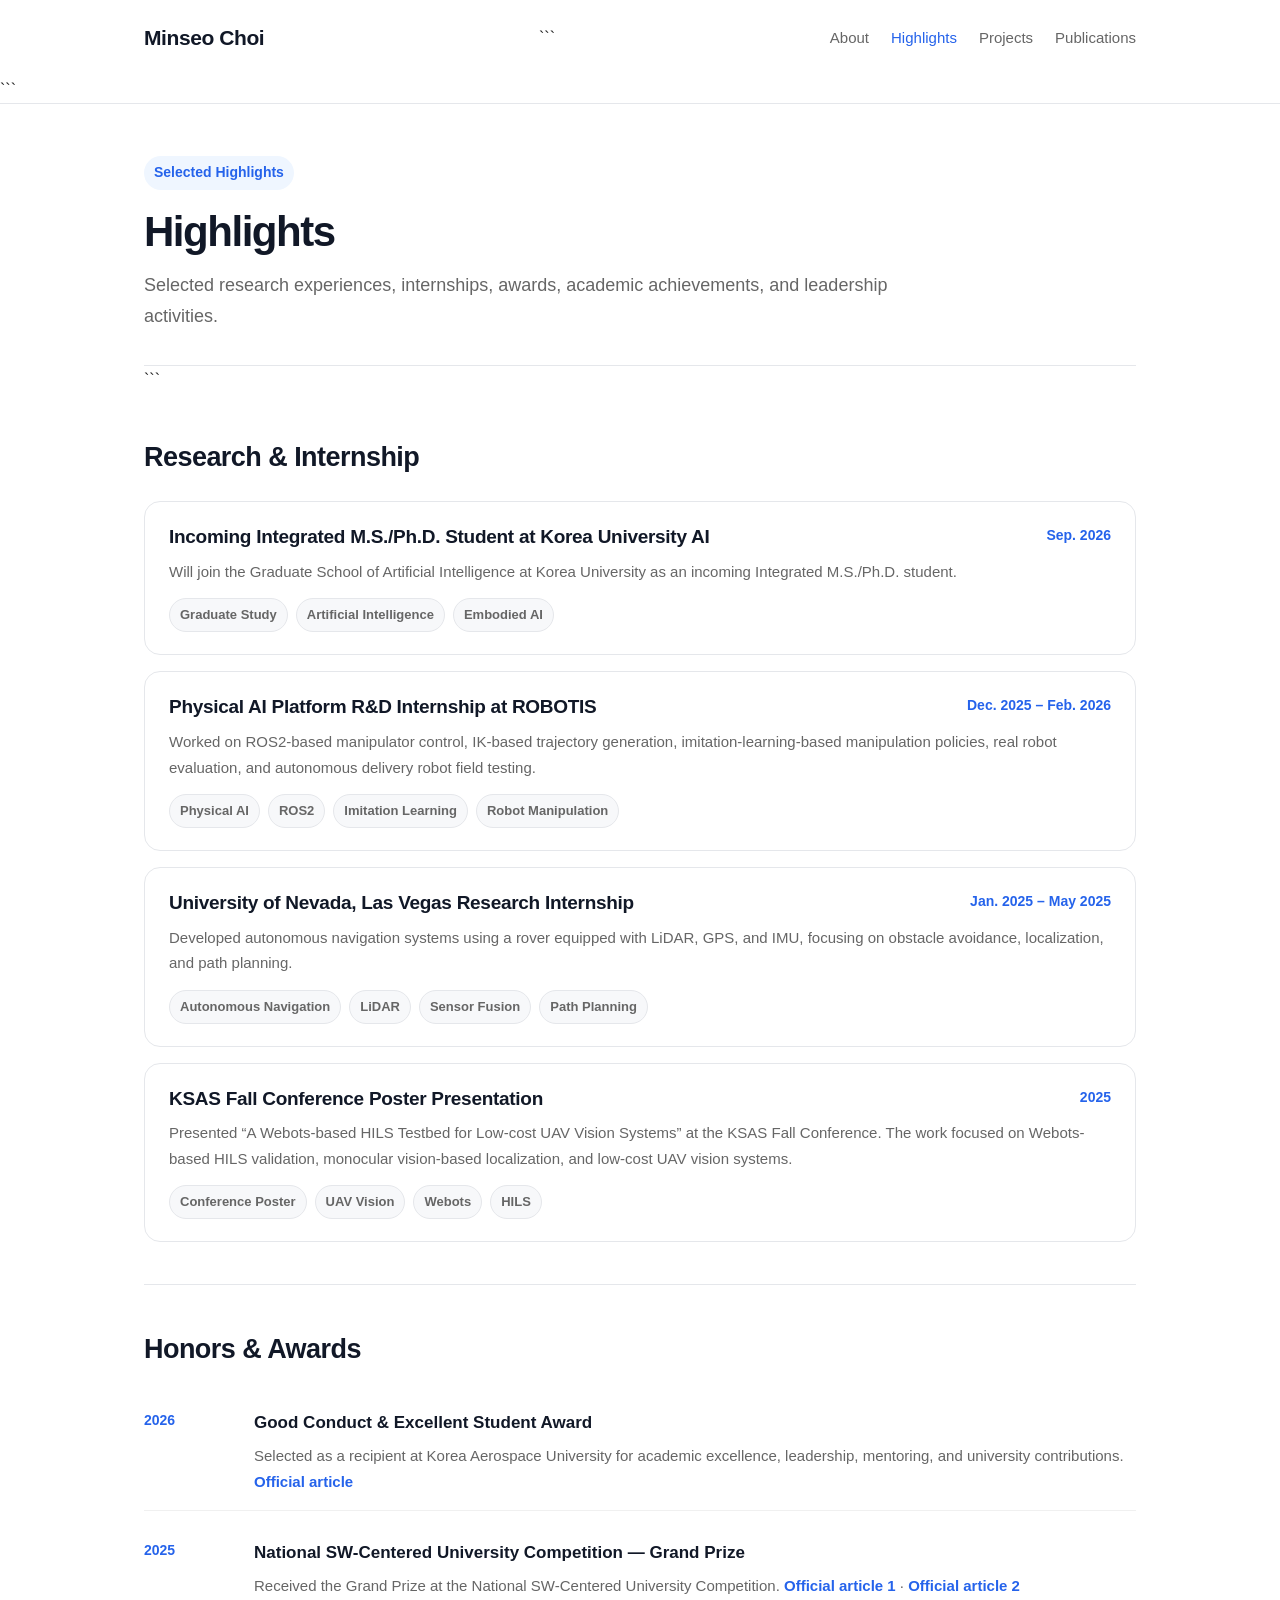
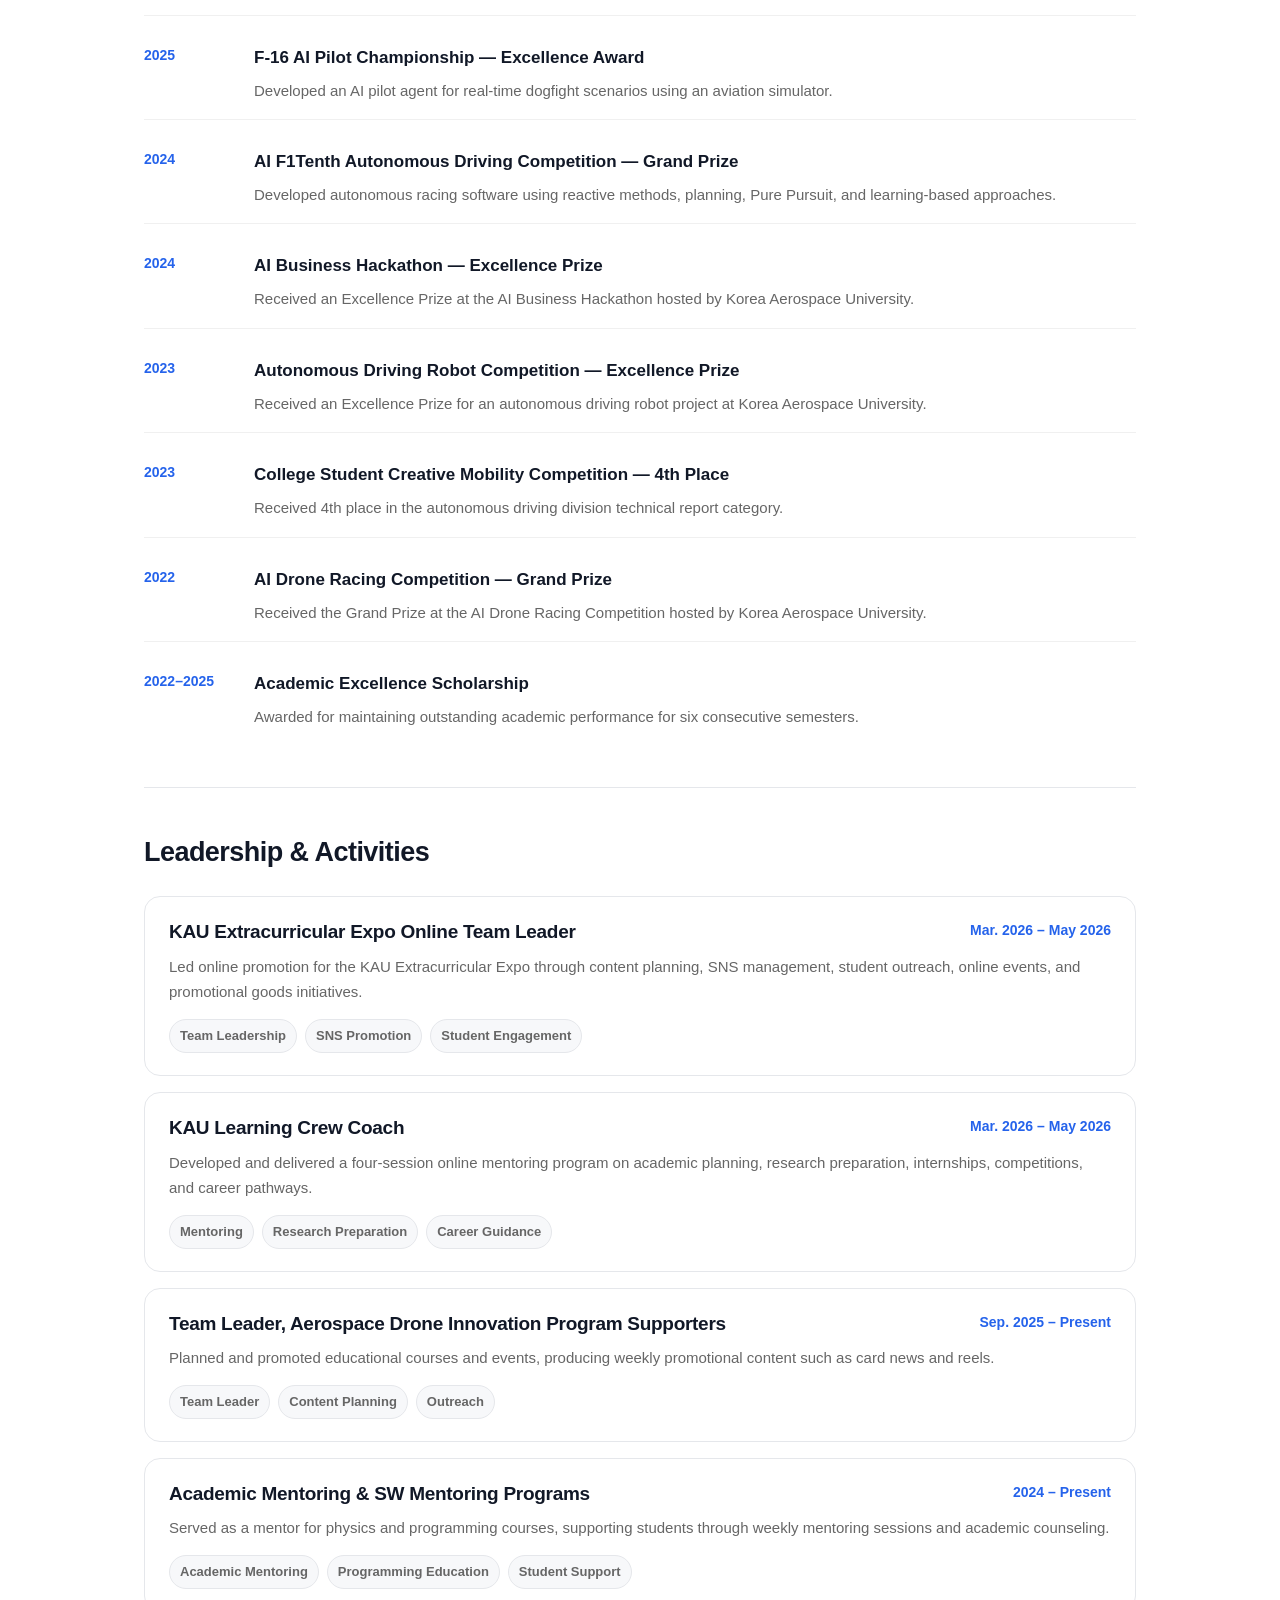
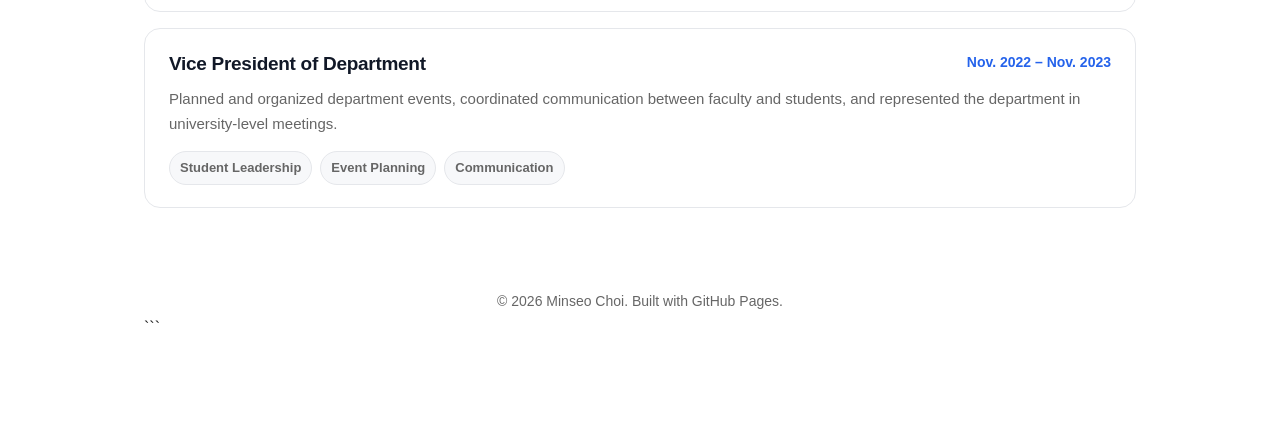
==== highlights.html @ bbc45add "Add links to official articles for competition prize" ====
<!DOCTYPE html>

<html lang="en">
<head>
  <meta charset="UTF-8" />
  <meta name="viewport" content="width=device-width, initial-scale=1.0" />
  <title>Highlights | Minseo Choi</title>

  <style>
    :root {
      --bg: #ffffff;
      --text: #222222;
      --muted: #666666;
      --light: #f7f8fa;
      --line: #e5e7eb;
      --blue: #2563eb;
      --blue-soft: #eff6ff;
      --dark: #111827;
    }

    * {
      box-sizing: border-box;
    }

    body {
      margin: 0;
      font-family: -apple-system, BlinkMacSystemFont, "Segoe UI", Roboto, Arial, sans-serif;
      color: var(--text);
      background: var(--bg);
      line-height: 1.7;
    }

    a {
      color: var(--blue);
      text-decoration: none;
    }

    a:hover {
      text-decoration: underline;
    }

    .header {
      border-bottom: 1px solid var(--line);
      background: rgba(255, 255, 255, 0.96);
      position: sticky;
      top: 0;
      z-index: 10;
    }

    .header-inner {
      max-width: 1040px;
      margin: 0 auto;
      padding: 20px 24px;
      display: flex;
      justify-content: space-between;
      align-items: center;
    }

    .site-name {
      font-size: 21px;
      font-weight: 700;
      color: var(--dark);
      letter-spacing: -0.02em;
    }

    .nav {
      display: flex;
      gap: 22px;
      font-size: 15px;
    }

    .nav a {
      color: var(--muted);
      font-weight: 500;
    }

    .nav a:hover,
    .nav a.active {
      color: var(--blue);
      text-decoration: none;
    }

    .container {
      max-width: 1040px;
      margin: 0 auto;
      padding: 52px 24px 80px;
    }

    .page-title {
      padding-bottom: 34px;
      border-bottom: 1px solid var(--line);
    }

    .label {
      display: inline-block;
      padding: 5px 10px;
      margin-bottom: 18px;
      border-radius: 999px;
      background: var(--blue-soft);
      color: var(--blue);
      font-size: 14px;
      font-weight: 600;
    }

    h1 {
      margin: 0 0 14px;
      font-size: 42px;
      line-height: 1.15;
      color: var(--dark);
      letter-spacing: -0.035em;
    }

    .page-desc {
      margin: 0;
      font-size: 18px;
      color: var(--muted);
      max-width: 760px;
    }

    .section {
      padding: 42px 0;
      border-bottom: 1px solid var(--line);
    }

    .section:last-of-type {
      border-bottom: none;
    }

    .section-title {
      margin: 0 0 20px;
      font-size: 27px;
      color: var(--dark);
      letter-spacing: -0.02em;
    }

    .highlight-list {
      display: grid;
      gap: 16px;
    }

    .highlight-card {
      border: 1px solid var(--line);
      border-radius: 16px;
      padding: 22px 24px;
      background: #ffffff;
    }

    .highlight-top {
      display: flex;
      justify-content: space-between;
      gap: 16px;
      align-items: flex-start;
      margin-bottom: 8px;
    }

    .highlight-card h3 {
      margin: 0;
      font-size: 19px;
      line-height: 1.4;
      color: var(--dark);
      letter-spacing: -0.015em;
    }

    .date {
      flex-shrink: 0;
      font-size: 14px;
      font-weight: 700;
      color: var(--blue);
      white-space: nowrap;
    }

    .highlight-card p {
      margin: 0;
      font-size: 15px;
      color: var(--muted);
    }

    .tag-row {
      display: flex;
      flex-wrap: wrap;
      gap: 8px;
      margin-top: 14px;
    }

    .tag {
      display: inline-block;
      padding: 5px 10px;
      border-radius: 999px;
      background: var(--light);
      border: 1px solid var(--line);
      color: var(--muted);
      font-size: 13px;
      font-weight: 600;
    }

    .award-grid {
      display: grid;
      gap: 12px;
    }

    .award-item {
      display: grid;
      grid-template-columns: 92px 1fr;
      gap: 18px;
      padding: 16px 0;
      border-bottom: 1px solid #f0f0f0;
    }

    .award-item:last-child {
      border-bottom: none;
    }

    .year {
      font-size: 14px;
      font-weight: 700;
      color: var(--blue);
    }

    .award-item h3 {
      margin: 0 0 5px;
      font-size: 17px;
      color: var(--dark);
    }

    .award-item p {
      margin: 0;
      color: var(--muted);
      font-size: 15px;
    }

    .link-inline {
      font-weight: 600;
    }

    footer {
      margin-top: 40px;
      color: var(--muted);
      font-size: 14px;
      text-align: center;
    }

    @media (max-width: 860px) {
      .header-inner {
        flex-direction: column;
        align-items: flex-start;
        gap: 12px;
      }

      .nav {
        flex-wrap: wrap;
        gap: 14px;
      }

      h1 {
        font-size: 36px;
      }

      .page-desc {
        font-size: 17px;
      }

      .highlight-top {
        flex-direction: column;
        gap: 4px;
      }

      .award-item {
        grid-template-columns: 1fr;
        gap: 4px;
      }
    }
  </style>

</head>

<body>
  <header class="header">
    <div class="header-inner">
      <a href="index.html" class="site-name">Minseo Choi</a>

```
  <nav class="nav">
    <a href="index.html">About</a>
    <a class="active" href="highlights.html">Highlights</a>
    <a href="projects.html">Projects</a>
    <a href="publications.html">Publications</a>
  </nav>
</div>
```

  </header>

  <main class="container">
    <section class="page-title">
      <span class="label">Selected Highlights</span>
      <h1>Highlights</h1>
      <p class="page-desc">
        Selected research experiences, internships, awards, academic achievements, and leadership activities.
      </p>
    </section>

```
<section class="section">
  <h2 class="section-title">Research & Internship</h2>

  <div class="highlight-list">
    <article class="highlight-card">
      <div class="highlight-top">
        <h3>Incoming Integrated M.S./Ph.D. Student at Korea University AI</h3>
        <span class="date">Sep. 2026</span>
      </div>
      <p>
        Will join the Graduate School of Artificial Intelligence at Korea University
        as an incoming Integrated M.S./Ph.D. student.
      </p>
      <div class="tag-row">
        <span class="tag">Graduate Study</span>
        <span class="tag">Artificial Intelligence</span>
        <span class="tag">Embodied AI</span>
      </div>
    </article>

    <article class="highlight-card">
      <div class="highlight-top">
        <h3>Physical AI Platform R&D Internship at ROBOTIS</h3>
        <span class="date">Dec. 2025 – Feb. 2026</span>
      </div>
      <p>
        Worked on ROS2-based manipulator control, IK-based trajectory generation,
        imitation-learning-based manipulation policies, real robot evaluation, and
        autonomous delivery robot field testing.
      </p>
      <div class="tag-row">
        <span class="tag">Physical AI</span>
        <span class="tag">ROS2</span>
        <span class="tag">Imitation Learning</span>
        <span class="tag">Robot Manipulation</span>
      </div>
    </article>

    <article class="highlight-card">
      <div class="highlight-top">
        <h3>University of Nevada, Las Vegas Research Internship</h3>
        <span class="date">Jan. 2025 – May 2025</span>
      </div>
      <p>
        Developed autonomous navigation systems using a rover equipped with LiDAR,
        GPS, and IMU, focusing on obstacle avoidance, localization, and path planning.
      </p>
      <div class="tag-row">
        <span class="tag">Autonomous Navigation</span>
        <span class="tag">LiDAR</span>
        <span class="tag">Sensor Fusion</span>
        <span class="tag">Path Planning</span>
      </div>
    </article>

    <article class="highlight-card">
      <div class="highlight-top">
        <h3>KSAS Fall Conference Poster Presentation</h3>
        <span class="date">2025</span>
      </div>
      <p>
        Presented “A Webots-based HILS Testbed for Low-cost UAV Vision Systems”
        at the KSAS Fall Conference. The work focused on Webots-based HILS validation,
        monocular vision-based localization, and low-cost UAV vision systems.
      </p>
      <div class="tag-row">
        <span class="tag">Conference Poster</span>
        <span class="tag">UAV Vision</span>
        <span class="tag">Webots</span>
        <span class="tag">HILS</span>
      </div>
    </article>
  </div>
</section>

<section class="section">
  <h2 class="section-title">Honors & Awards</h2>

  <div class="award-grid">
    <div class="award-item">
      <div class="year">2026</div>
      <div>
        <h3>Good Conduct & Excellent Student Award</h3>
        <p>
          Selected as a recipient at Korea Aerospace University for academic excellence,
          leadership, mentoring, and university contributions.
          <a class="link-inline" href="https://kaunews.kau.ac.kr/pages/news.php?searchkey=&searchvalue=&code=s1101&page=&selstrdate=&selenddate=&mode=read&seq=3666" target="_blank">Official article</a>
        </p>
      </div>
    </div>

    <div class="award-item">
      <div class="year">2025</div>
      <div>
        <h3>National SW-Centered University Competition — Grand Prize</h3>
        <p>
          Received the Grand Prize at the National SW-Centered University Competition.
          <a class="link-inline" href="https://news.unn.net/news/articleView.html?idxno=586910" target="_blank">Official article 1</a>
          ·
          <a class="link-inline" href="https://edu.donga.com/news/articleView.html?idxno=99483" target="_blank">Official article 2</a>
        </p>
      </div>
    </div>

    <div class="award-item">
      <div class="year">2025</div>
      <div>
        <h3>F-16 AI Pilot Championship — Excellence Award</h3>
        <p>
          Developed an AI pilot agent for real-time dogfight scenarios using an aviation simulator.
        </p>
      </div>
    </div>

    <div class="award-item">
      <div class="year">2024</div>
      <div>
        <h3>AI F1Tenth Autonomous Driving Competition — Grand Prize</h3>
        <p>
          Developed autonomous racing software using reactive methods, planning, Pure Pursuit,
          and learning-based approaches.
        </p>
      </div>
    </div>

    <div class="award-item">
      <div class="year">2024</div>
      <div>
        <h3>AI Business Hackathon — Excellence Prize</h3>
        <p>
          Received an Excellence Prize at the AI Business Hackathon hosted by Korea Aerospace University.
        </p>
      </div>
    </div>

    <div class="award-item">
      <div class="year">2023</div>
      <div>
        <h3>Autonomous Driving Robot Competition — Excellence Prize</h3>
        <p>
          Received an Excellence Prize for an autonomous driving robot project at Korea Aerospace University.
        </p>
      </div>
    </div>

    <div class="award-item">
      <div class="year">2023</div>
      <div>
        <h3>College Student Creative Mobility Competition — 4th Place</h3>
        <p>
          Received 4th place in the autonomous driving division technical report category.
        </p>
      </div>
    </div>

    <div class="award-item">
      <div class="year">2022</div>
      <div>
        <h3>AI Drone Racing Competition — Grand Prize</h3>
        <p>
          Received the Grand Prize at the AI Drone Racing Competition hosted by Korea Aerospace University.
        </p>
      </div>
    </div>

    <div class="award-item">
      <div class="year">2022–2025</div>
      <div>
        <h3>Academic Excellence Scholarship</h3>
        <p>
          Awarded for maintaining outstanding academic performance for six consecutive semesters.
        </p>
      </div>
    </div>
  </div>
</section>

<section class="section">
  <h2 class="section-title">Leadership & Activities</h2>

  <div class="highlight-list">
    <article class="highlight-card">
      <div class="highlight-top">
        <h3>KAU Extracurricular Expo Online Team Leader</h3>
        <span class="date">Mar. 2026 – May 2026</span>
      </div>
      <p>
        Led online promotion for the KAU Extracurricular Expo through content planning,
        SNS management, student outreach, online events, and promotional goods initiatives.
      </p>
      <div class="tag-row">
        <span class="tag">Team Leadership</span>
        <span class="tag">SNS Promotion</span>
        <span class="tag">Student Engagement</span>
      </div>
    </article>

    <article class="highlight-card">
      <div class="highlight-top">
        <h3>KAU Learning Crew Coach</h3>
        <span class="date">Mar. 2026 – May 2026</span>
      </div>
      <p>
        Developed and delivered a four-session online mentoring program on academic planning,
        research preparation, internships, competitions, and career pathways.
      </p>
      <div class="tag-row">
        <span class="tag">Mentoring</span>
        <span class="tag">Research Preparation</span>
        <span class="tag">Career Guidance</span>
      </div>
    </article>

    <article class="highlight-card">
      <div class="highlight-top">
        <h3>Team Leader, Aerospace Drone Innovation Program Supporters</h3>
        <span class="date">Sep. 2025 – Present</span>
      </div>
      <p>
        Planned and promoted educational courses and events, producing weekly promotional
        content such as card news and reels.
      </p>
      <div class="tag-row">
        <span class="tag">Team Leader</span>
        <span class="tag">Content Planning</span>
        <span class="tag">Outreach</span>
      </div>
    </article>

    <article class="highlight-card">
      <div class="highlight-top">
        <h3>Academic Mentoring & SW Mentoring Programs</h3>
        <span class="date">2024 – Present</span>
      </div>
      <p>
        Served as a mentor for physics and programming courses, supporting students through
        weekly mentoring sessions and academic counseling.
      </p>
      <div class="tag-row">
        <span class="tag">Academic Mentoring</span>
        <span class="tag">Programming Education</span>
        <span class="tag">Student Support</span>
      </div>
    </article>

    <article class="highlight-card">
      <div class="highlight-top">
        <h3>Vice President of Department</h3>
        <span class="date">Nov. 2022 – Nov. 2023</span>
      </div>
      <p>
        Planned and organized department events, coordinated communication between faculty
        and students, and represented the department in university-level meetings.
      </p>
      <div class="tag-row">
        <span class="tag">Student Leadership</span>
        <span class="tag">Event Planning</span>
        <span class="tag">Communication</span>
      </div>
    </article>
  </div>
</section>

<footer>
  © 2026 Minseo Choi. Built with GitHub Pages.
</footer>
```

  </main>
</body>
</html>
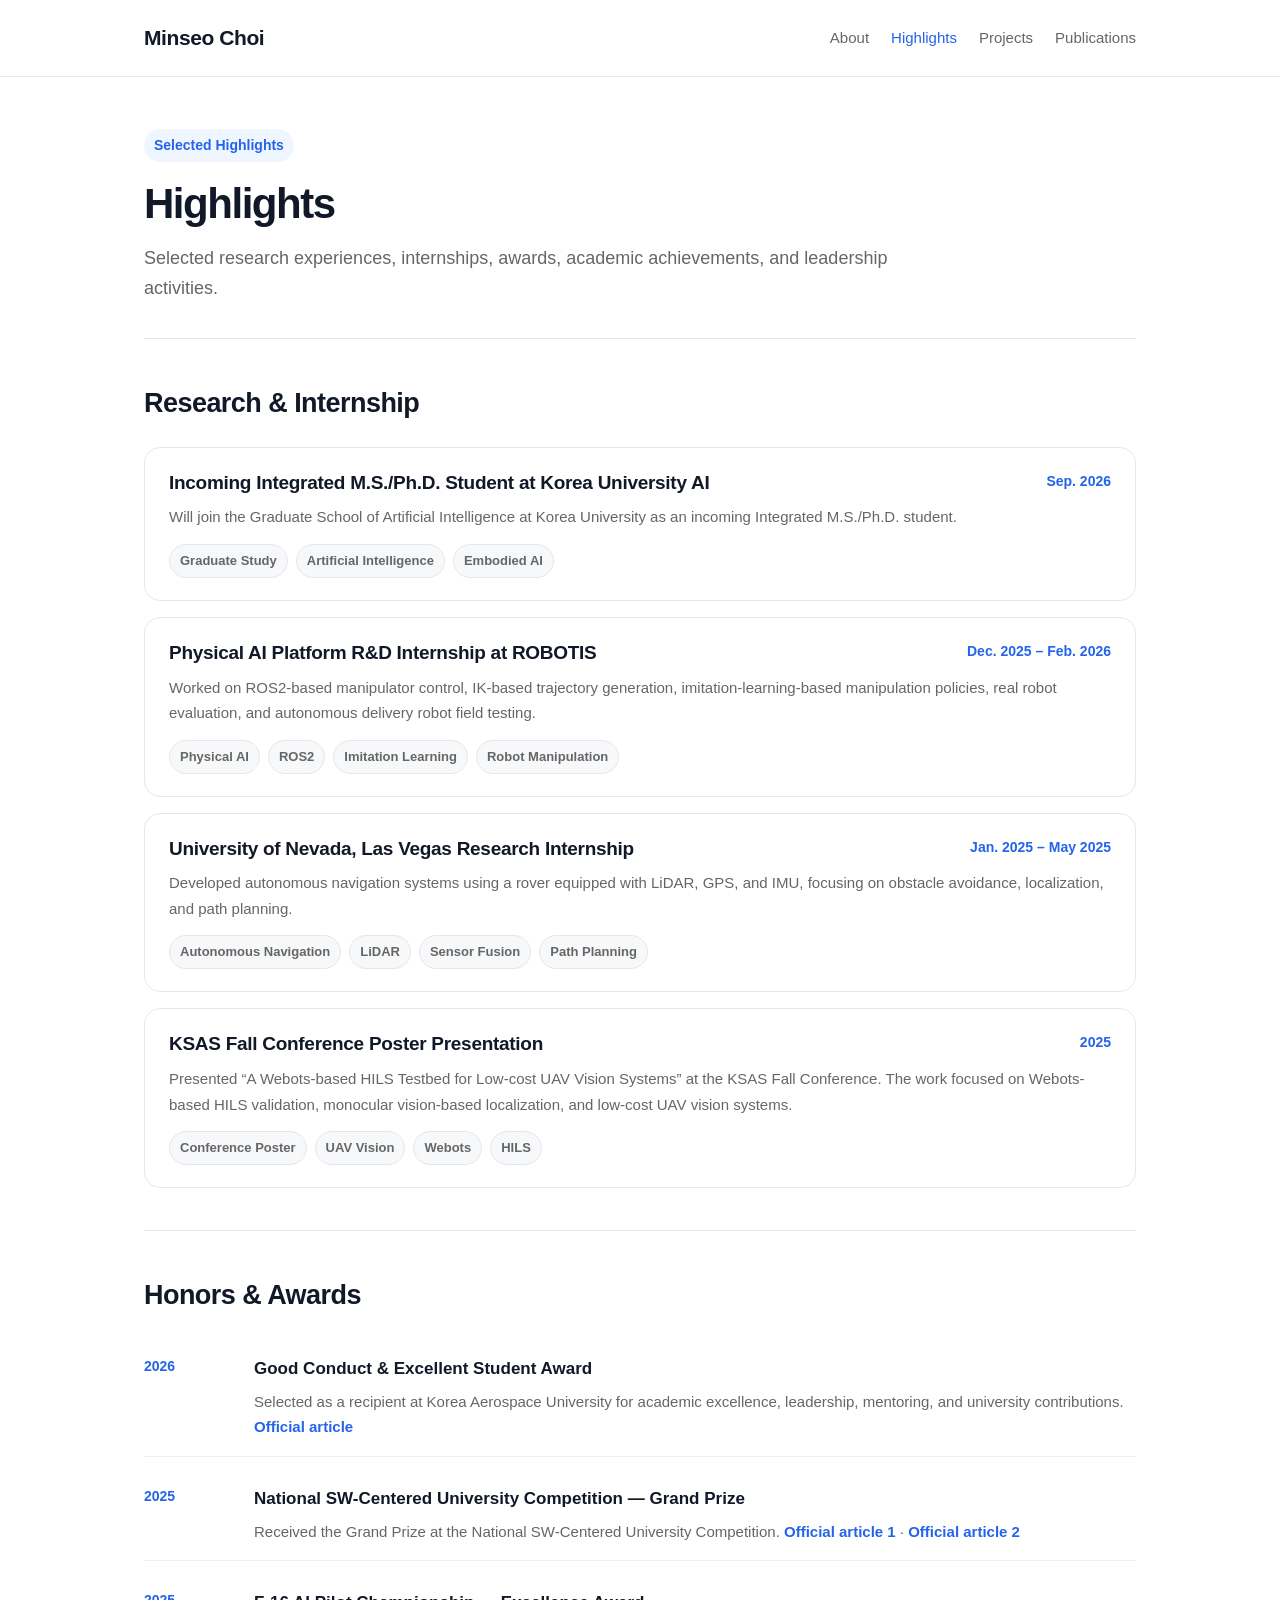
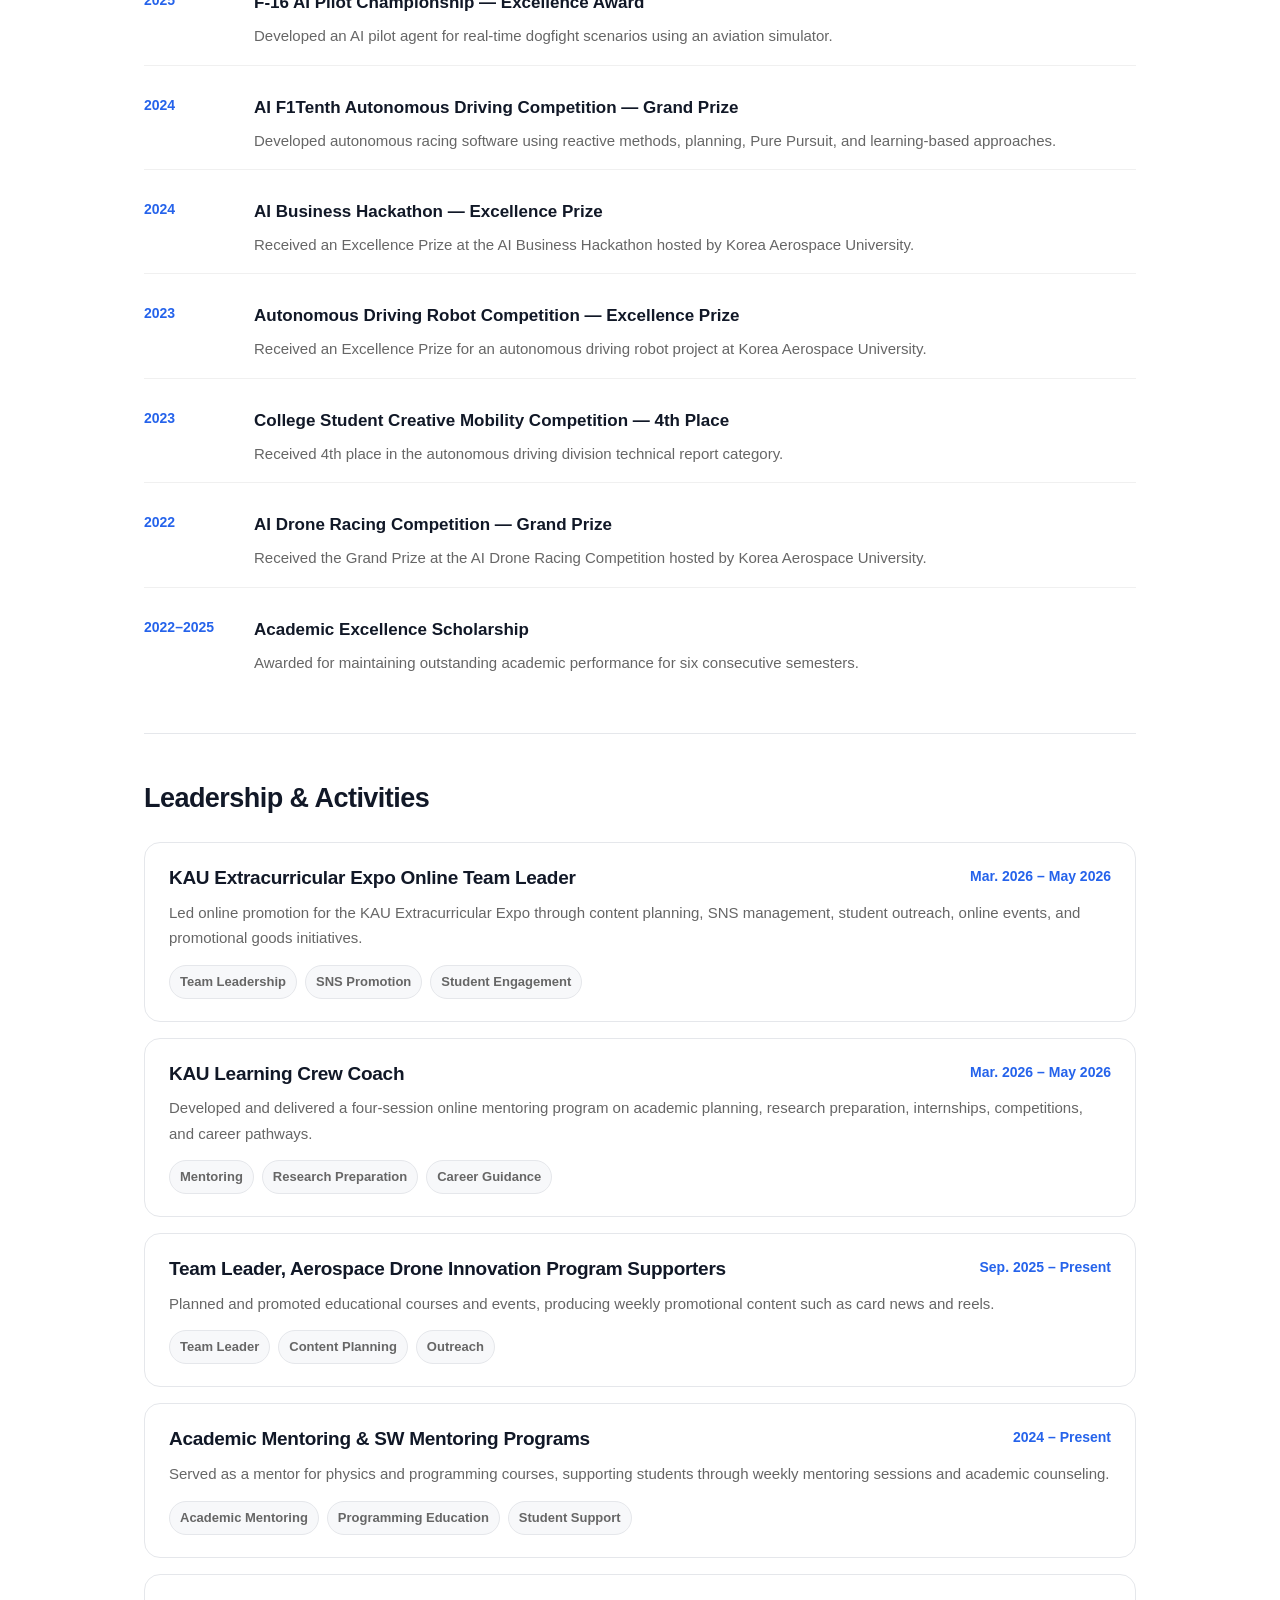
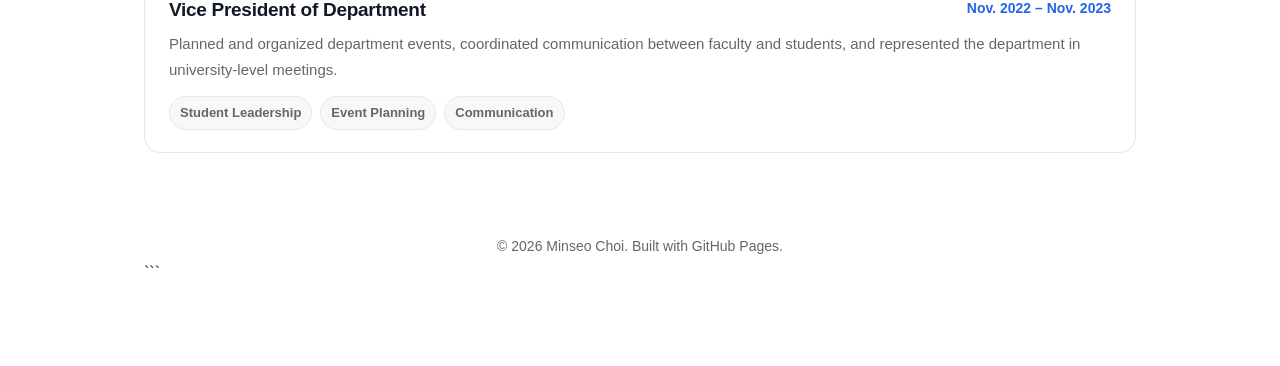
==== commit 027172cf: "Clean up highlights.html by removing code snippets Removed unnecessary code snippets from highlights" ====
--- a/highlights.html
+++ b/highlights.html
@@ -278,7 +278,6 @@
     <div class="header-inner">
       <a href="index.html" class="site-name">Minseo Choi</a>
 
-```
   <nav class="nav">
     <a href="index.html">About</a>
     <a class="active" href="highlights.html">Highlights</a>
@@ -286,7 +285,6 @@
     <a href="publications.html">Publications</a>
   </nav>
 </div>
-```
 
   </header>
 
@@ -299,7 +297,6 @@
       </p>
     </section>
 
-```
 <section class="section">
   <h2 class="section-title">Research & Internship</h2>
 
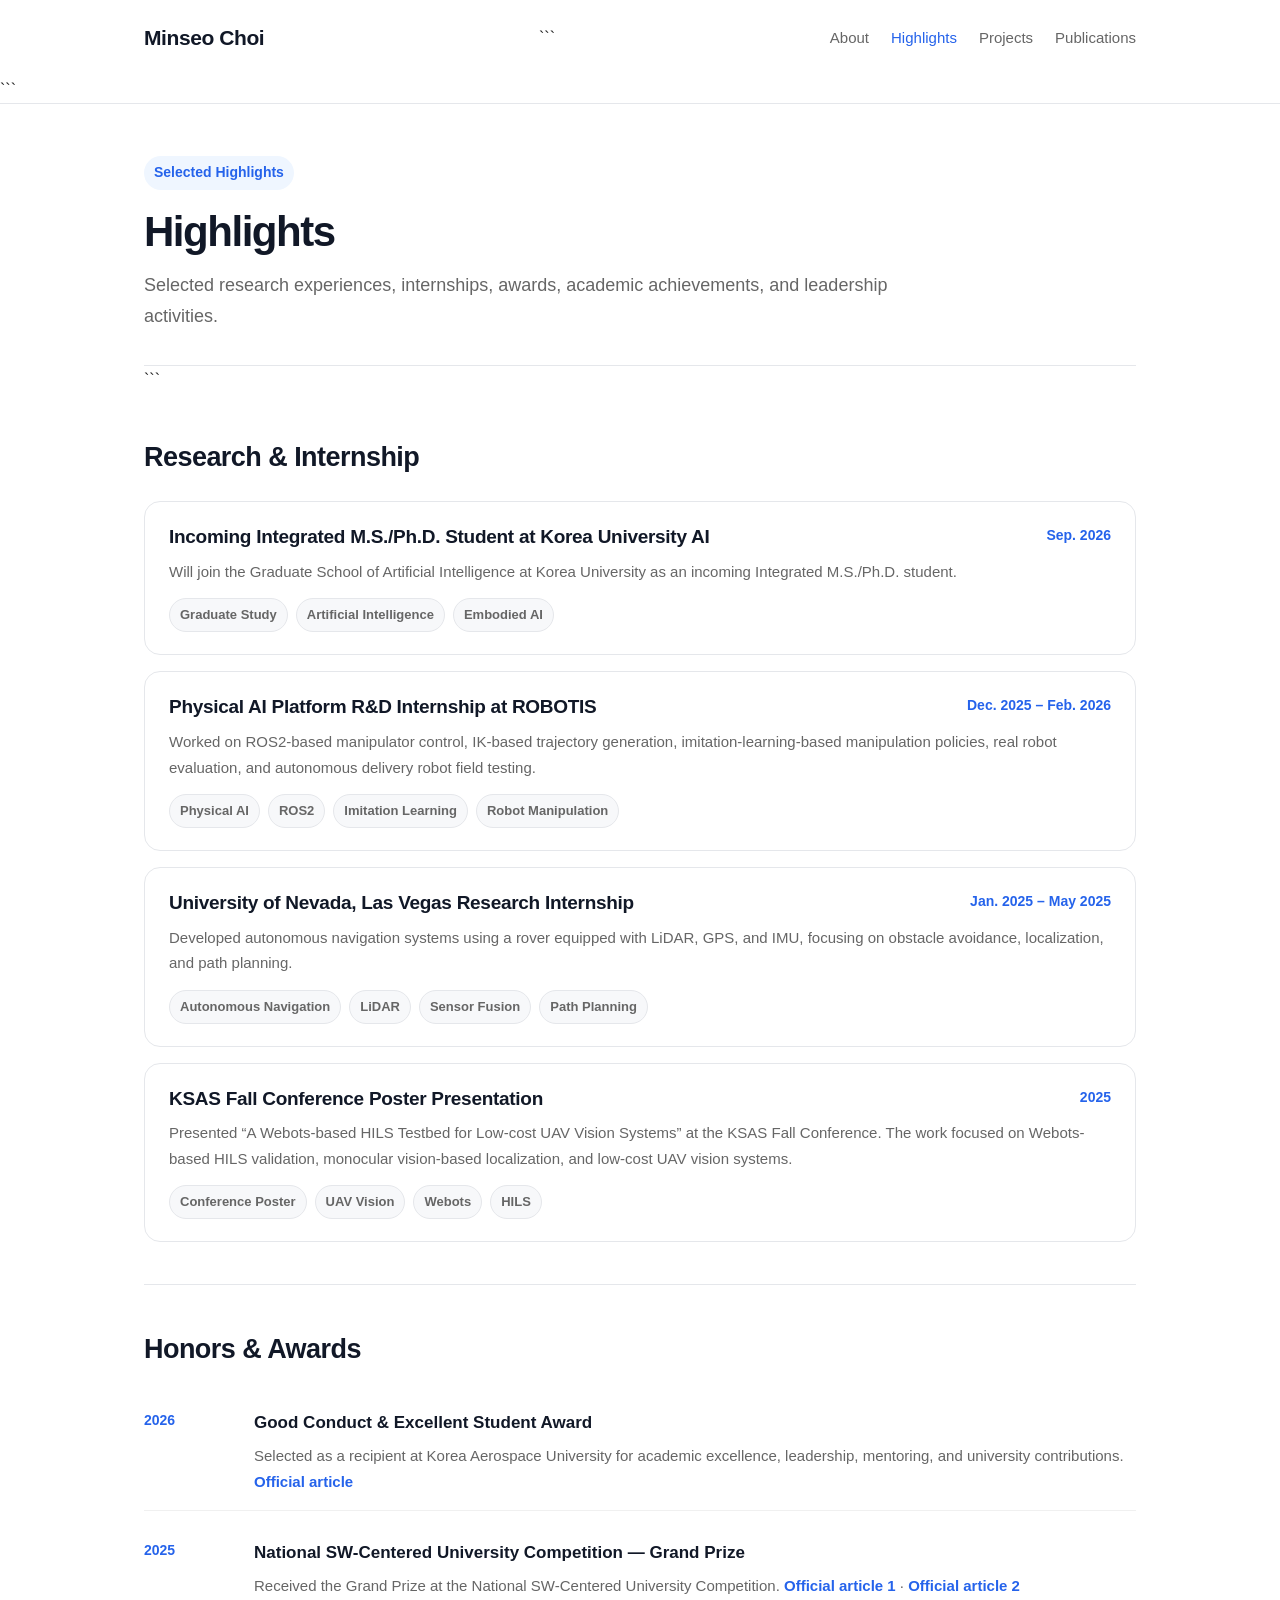
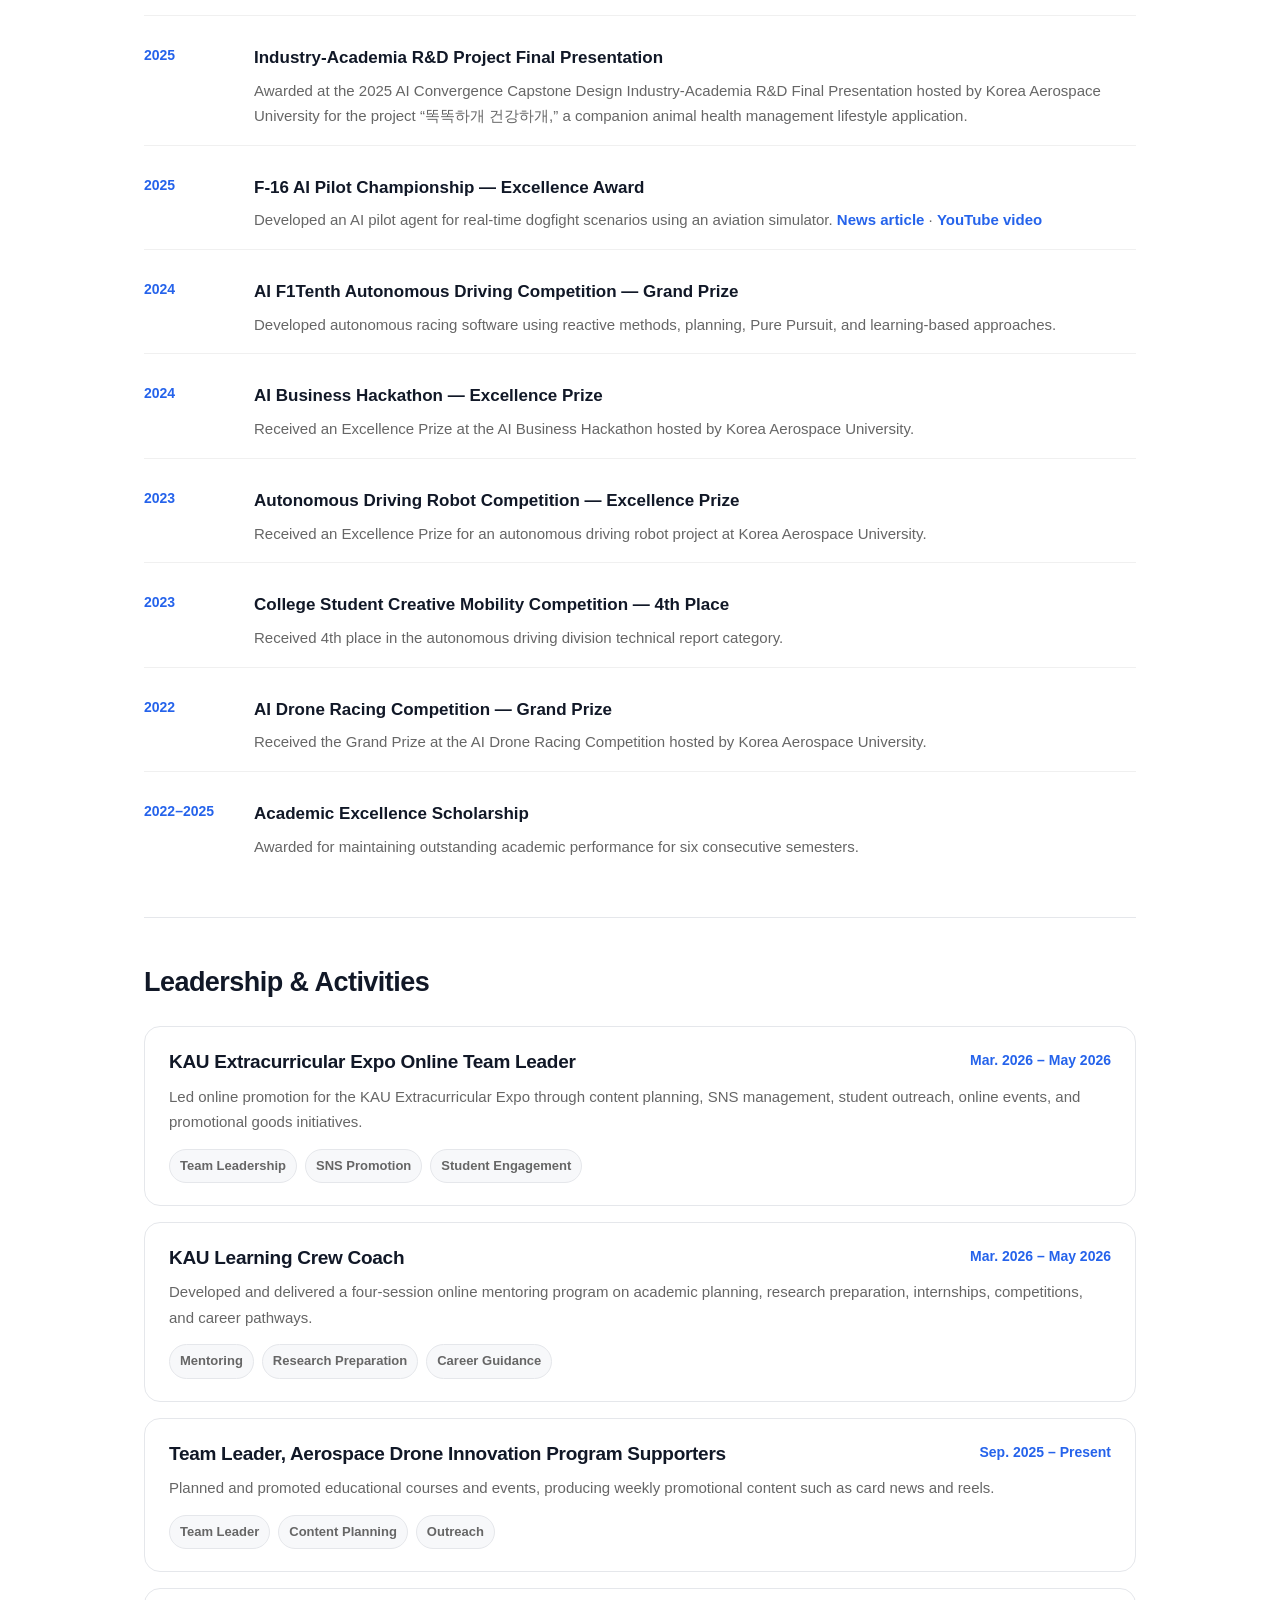
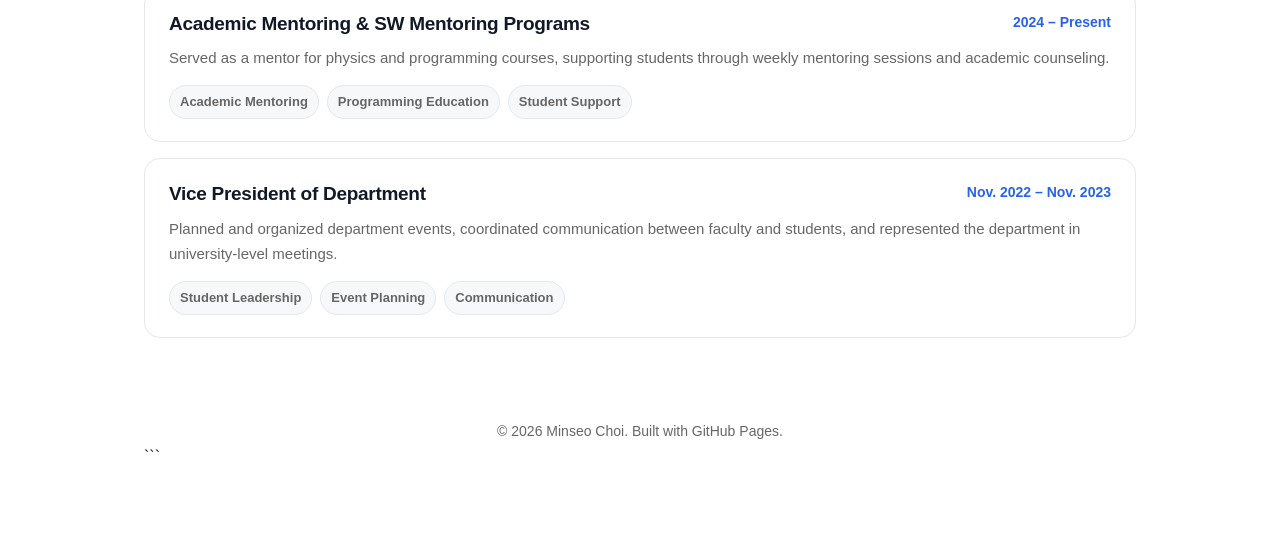
==== commit 19c2fe6d: "Update highlights.html with new award and project details Added details about awards and research ex" ====
--- a/highlights.html
+++ b/highlights.html
@@ -278,6 +278,7 @@
     <div class="header-inner">
       <a href="index.html" class="site-name">Minseo Choi</a>
 
+```
   <nav class="nav">
     <a href="index.html">About</a>
     <a class="active" href="highlights.html">Highlights</a>
@@ -285,6 +286,7 @@
     <a href="publications.html">Publications</a>
   </nav>
 </div>
+```
 
   </header>
 
@@ -297,6 +299,7 @@
       </p>
     </section>
 
+```
 <section class="section">
   <h2 class="section-title">Research & Internship</h2>
 
@@ -404,9 +407,24 @@
     <div class="award-item">
       <div class="year">2025</div>
       <div>
+        <h3>Industry-Academia R&D Project Final Presentation</h3>
+        <p>
+          Awarded at the 2025 AI Convergence Capstone Design Industry-Academia R&D
+          Final Presentation hosted by Korea Aerospace University for the project
+          “똑똑하개 건강하개,” a companion animal health management lifestyle application.
+        </p>
+      </div>
+    </div>
+
+    <div class="award-item">
+      <div class="year">2025</div>
+      <div>
         <h3>F-16 AI Pilot Championship — Excellence Award</h3>
         <p>
           Developed an AI pilot agent for real-time dogfight scenarios using an aviation simulator.
+          <a class="link-inline" href="https://www.smarttimes.co.kr/news/articleView.html?idxno=37518" target="_blank">News article</a>
+          ·
+          <a class="link-inline" href="https://www.youtube.com/watch?v=SqKy6onU178" target="_blank">YouTube video</a>
         </p>
       </div>
     </div>
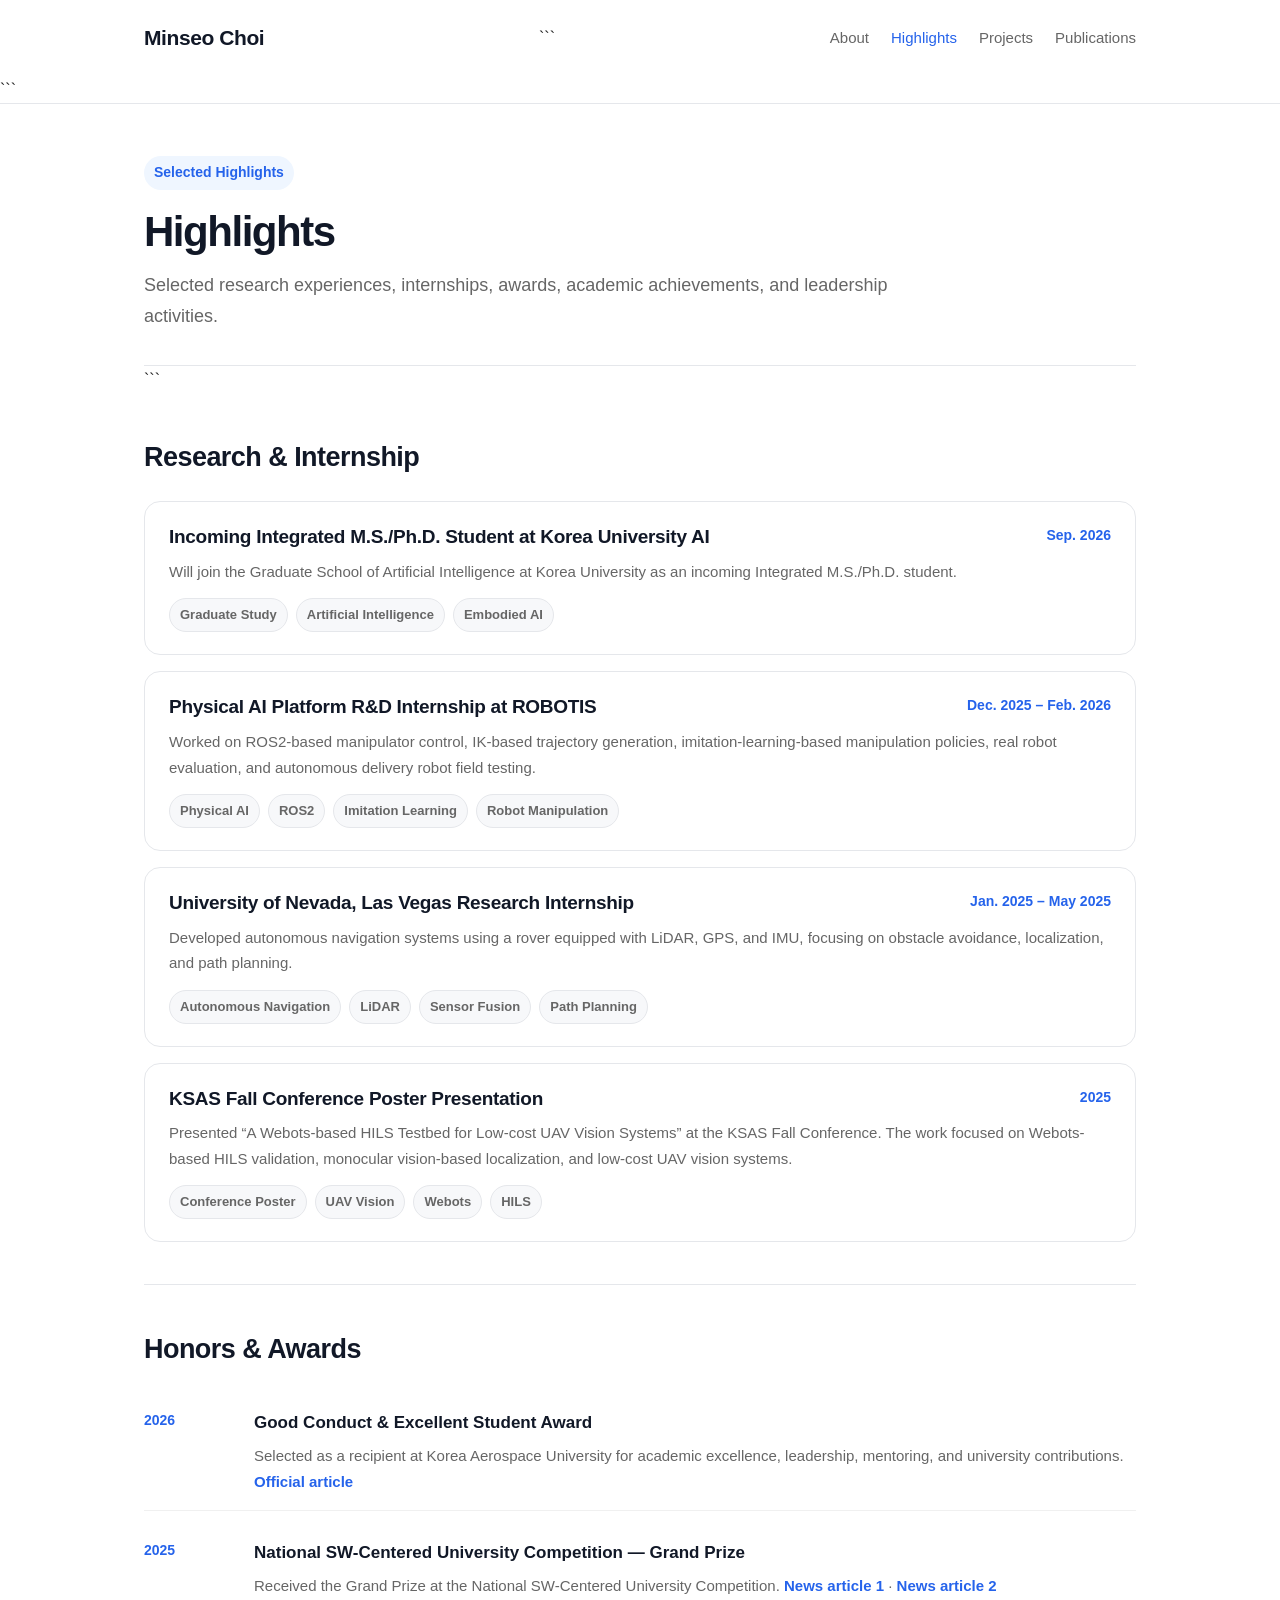
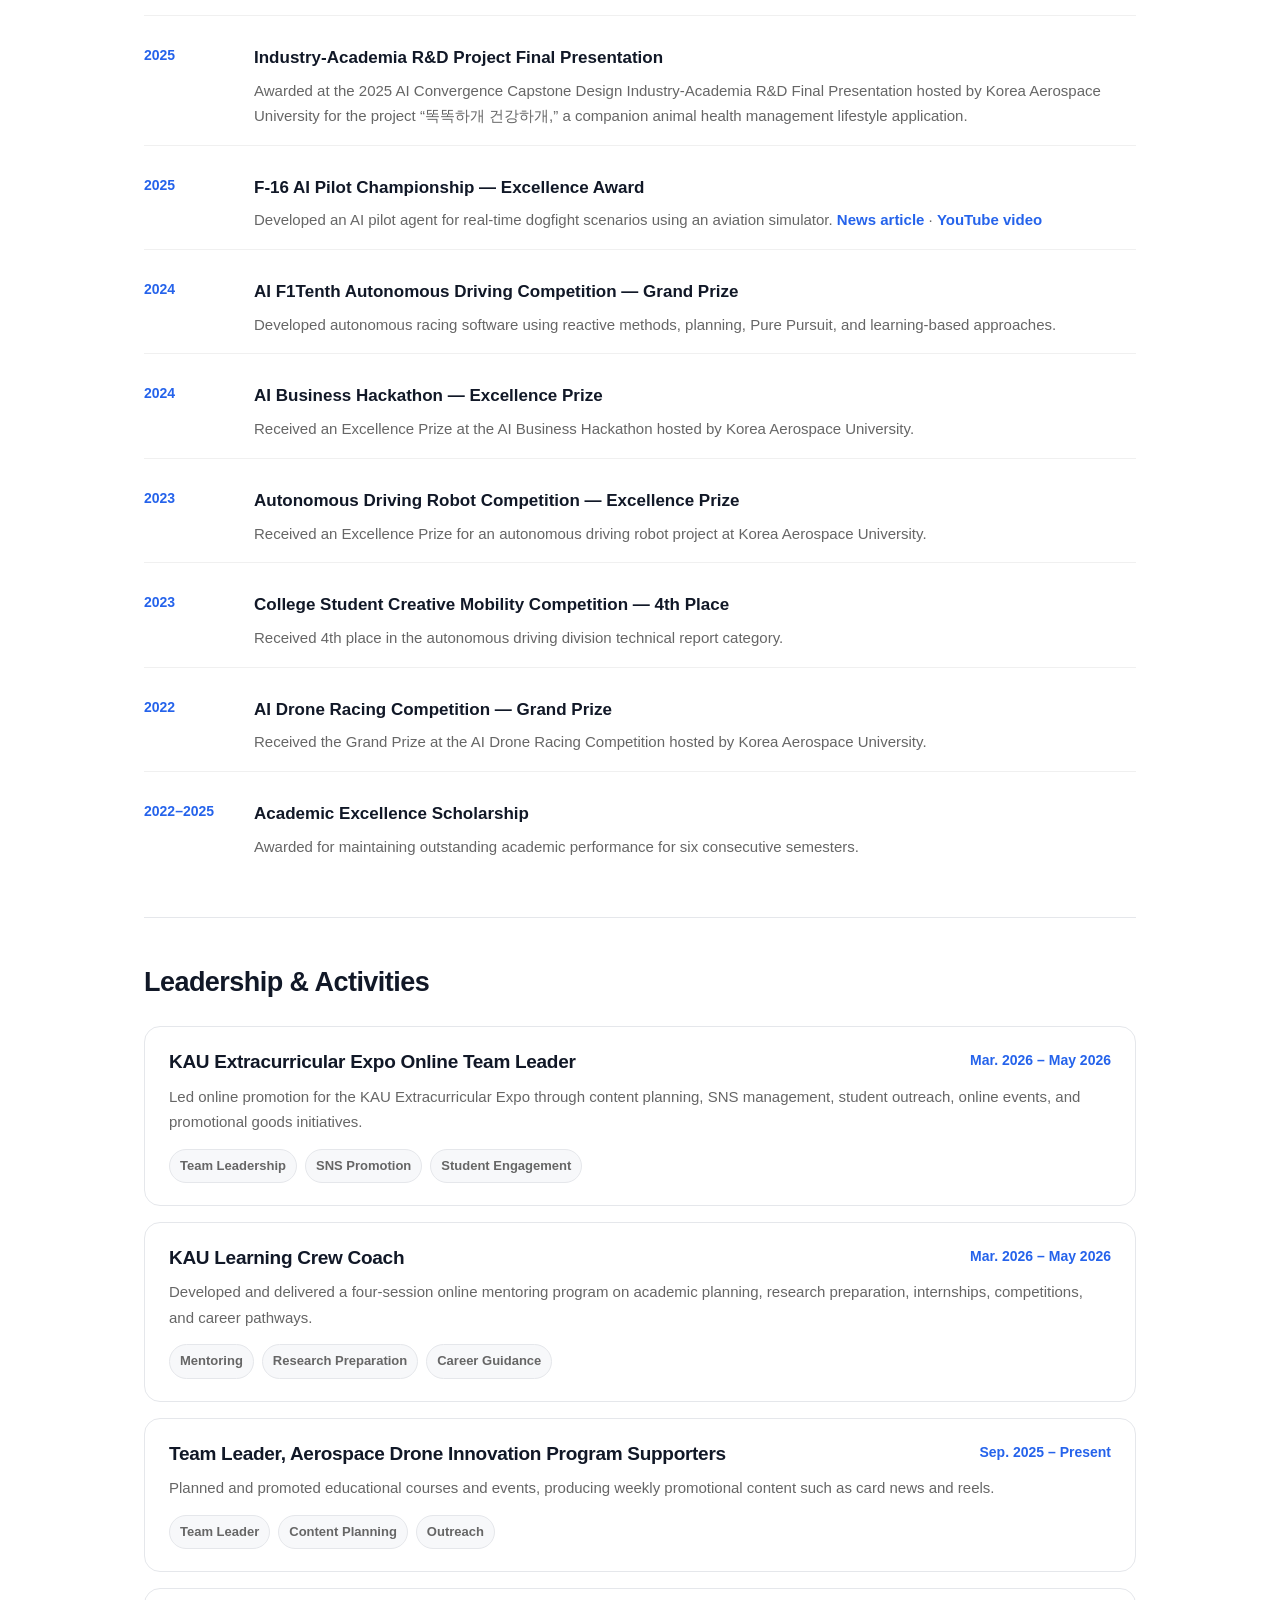
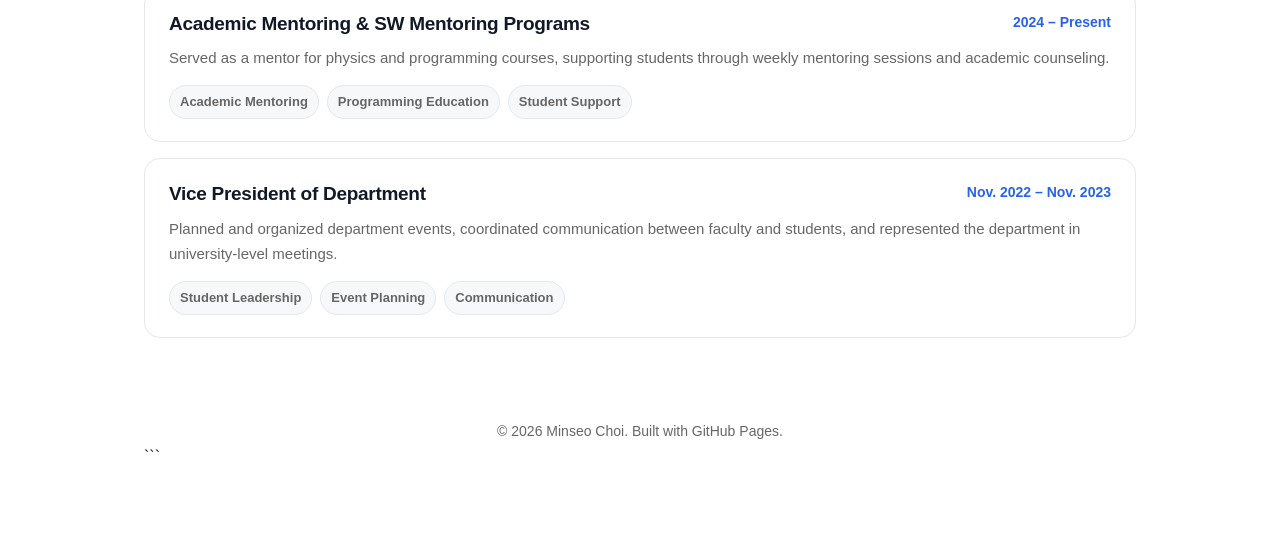
==== commit eae303b8: "Update article links to 'News article' format" ====
--- a/highlights.html
+++ b/highlights.html
@@ -397,9 +397,9 @@
         <h3>National SW-Centered University Competition — Grand Prize</h3>
         <p>
           Received the Grand Prize at the National SW-Centered University Competition.
-          <a class="link-inline" href="https://news.unn.net/news/articleView.html?idxno=586910" target="_blank">Official article 1</a>
+          <a class="link-inline" href="https://news.unn.net/news/articleView.html?idxno=586910" target="_blank">News article 1</a>
           ·
-          <a class="link-inline" href="https://edu.donga.com/news/articleView.html?idxno=99483" target="_blank">Official article 2</a>
+          <a class="link-inline" href="https://edu.donga.com/news/articleView.html?idxno=99483" target="_blank">News article 2</a>
         </p>
       </div>
     </div>
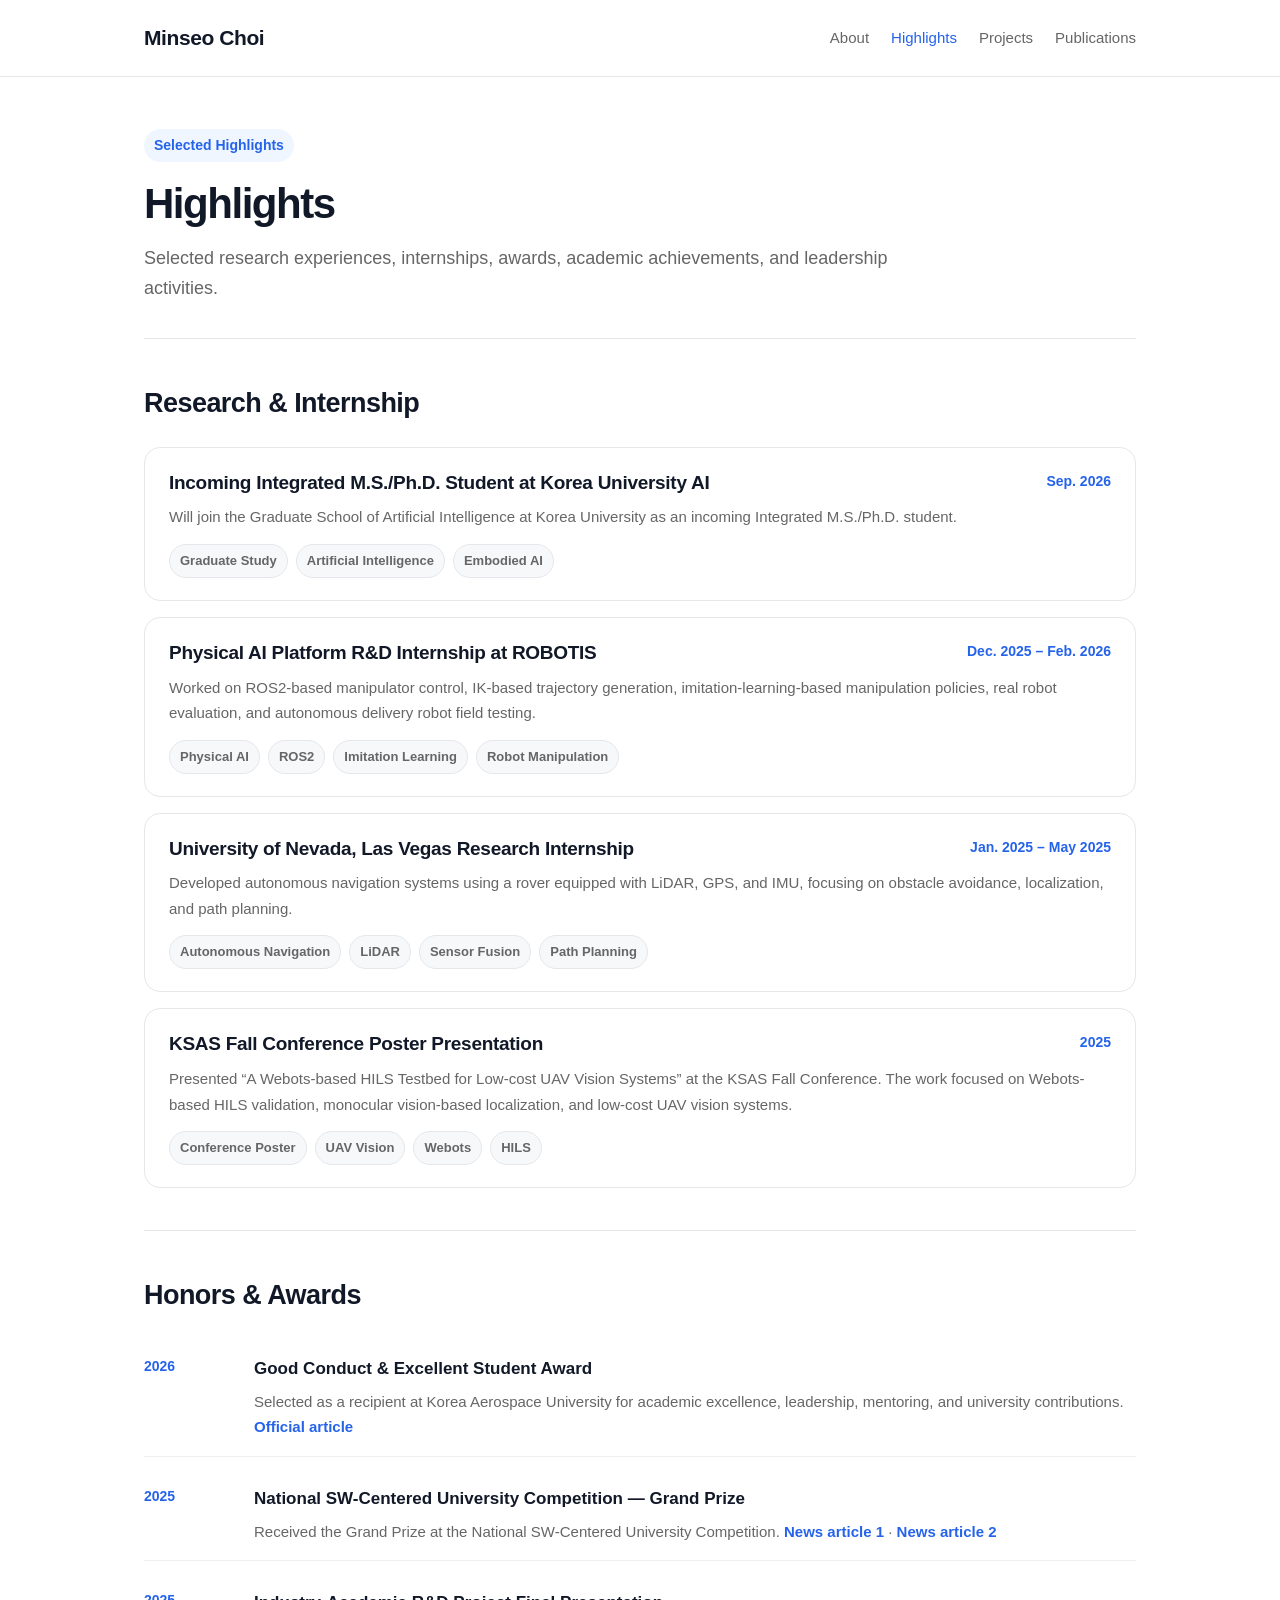
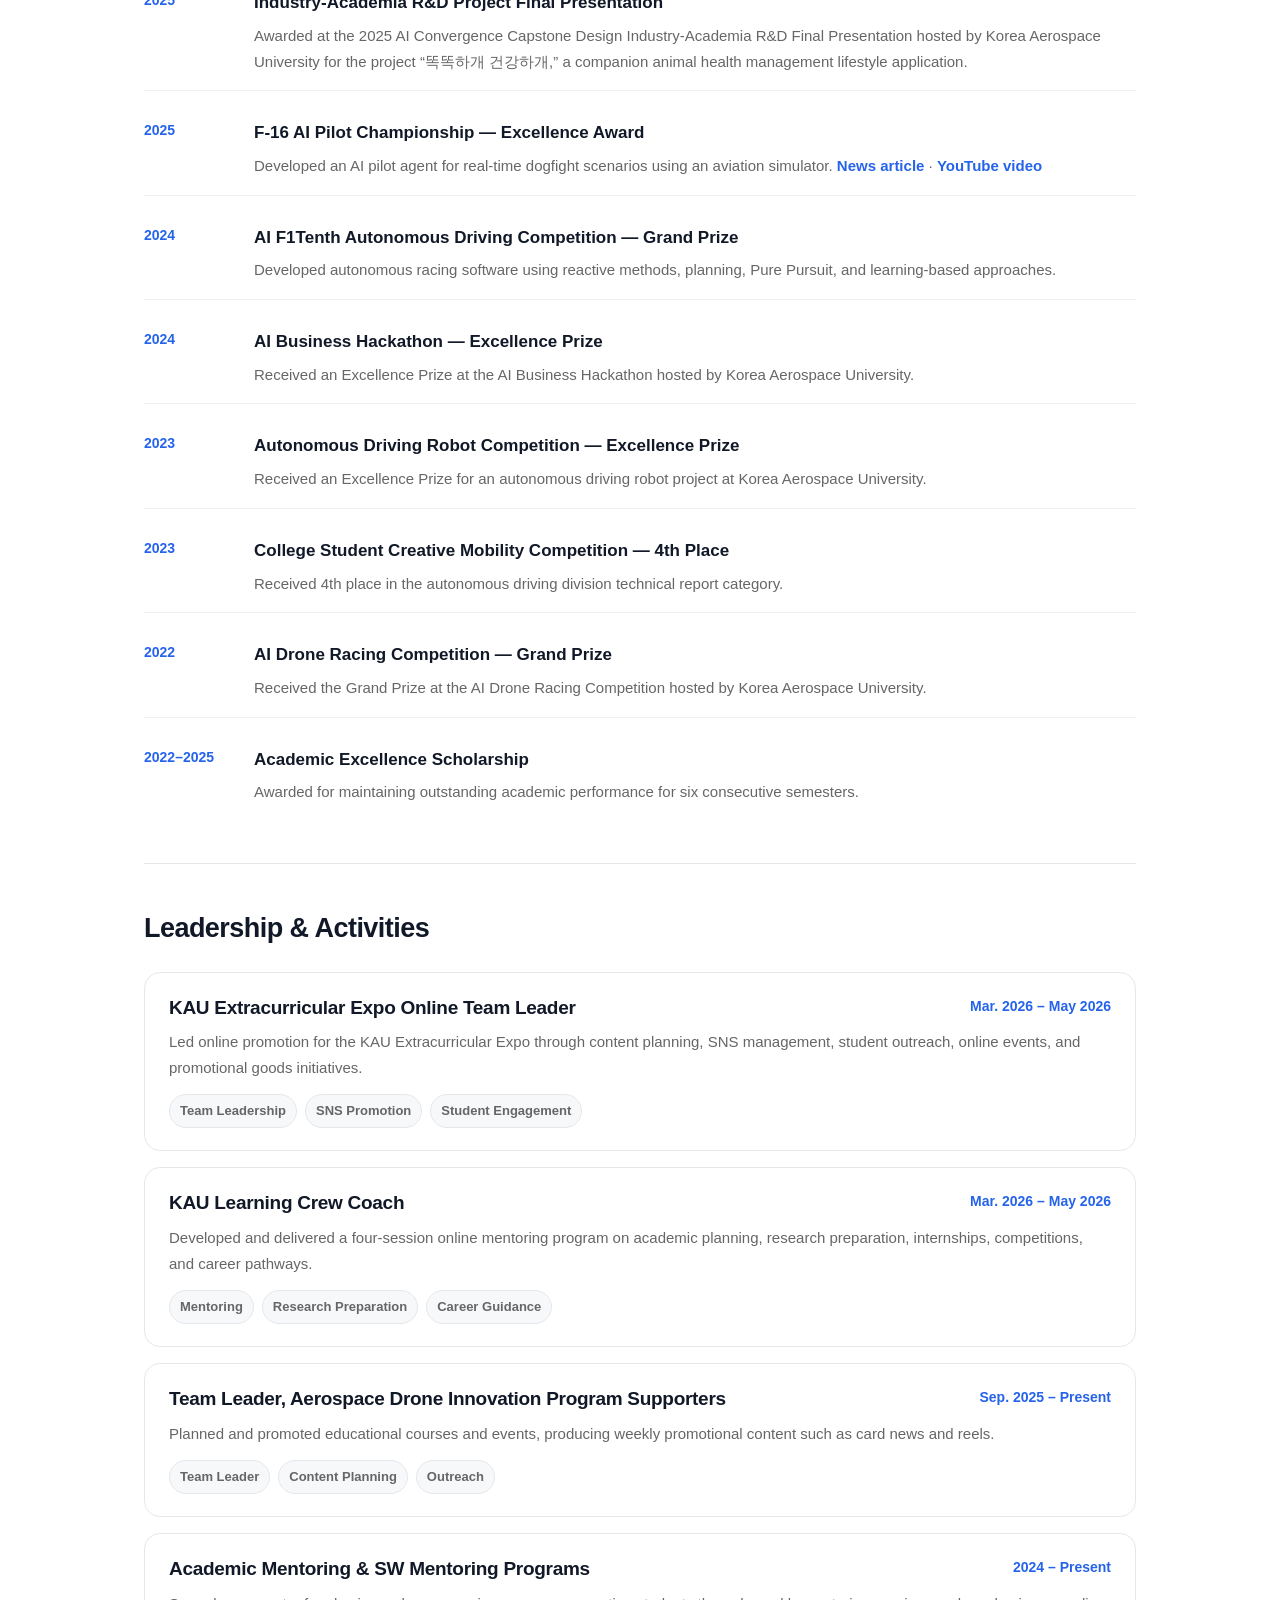
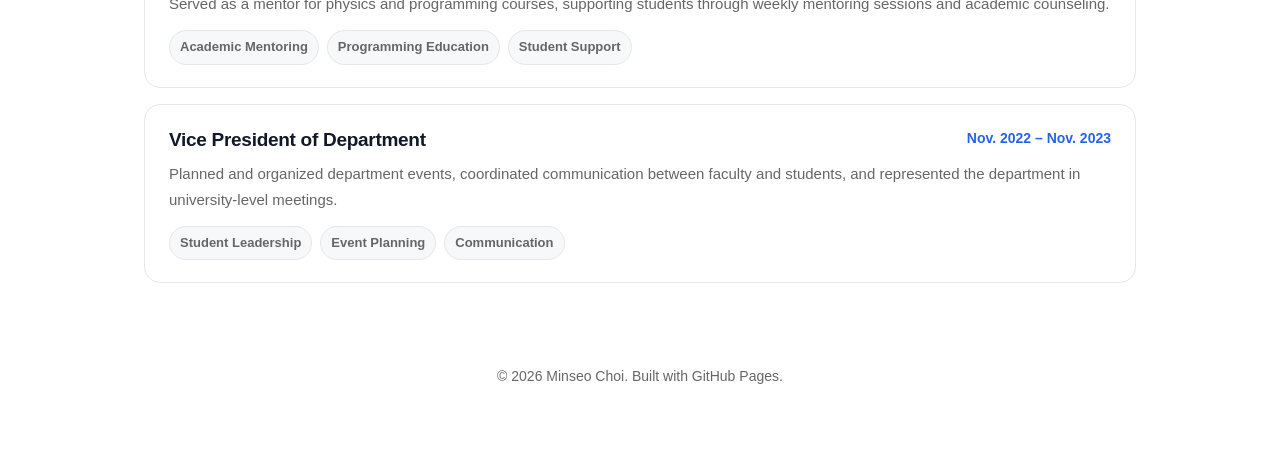
==== commit 71b9cb72: "Clean up highlights.html by removing code comments Removed unnecessary code comments from highlights" ====
--- a/highlights.html
+++ b/highlights.html
@@ -278,7 +278,6 @@
     <div class="header-inner">
       <a href="index.html" class="site-name">Minseo Choi</a>
 
-```
   <nav class="nav">
     <a href="index.html">About</a>
     <a class="active" href="highlights.html">Highlights</a>
@@ -286,7 +285,6 @@
     <a href="publications.html">Publications</a>
   </nav>
 </div>
-```
 
   </header>
 
@@ -299,7 +297,6 @@
       </p>
     </section>
 
-```
 <section class="section">
   <h2 class="section-title">Research & Internship</h2>
 
@@ -581,7 +578,6 @@
 <footer>
   © 2026 Minseo Choi. Built with GitHub Pages.
 </footer>
-```
 
   </main>
 </body>
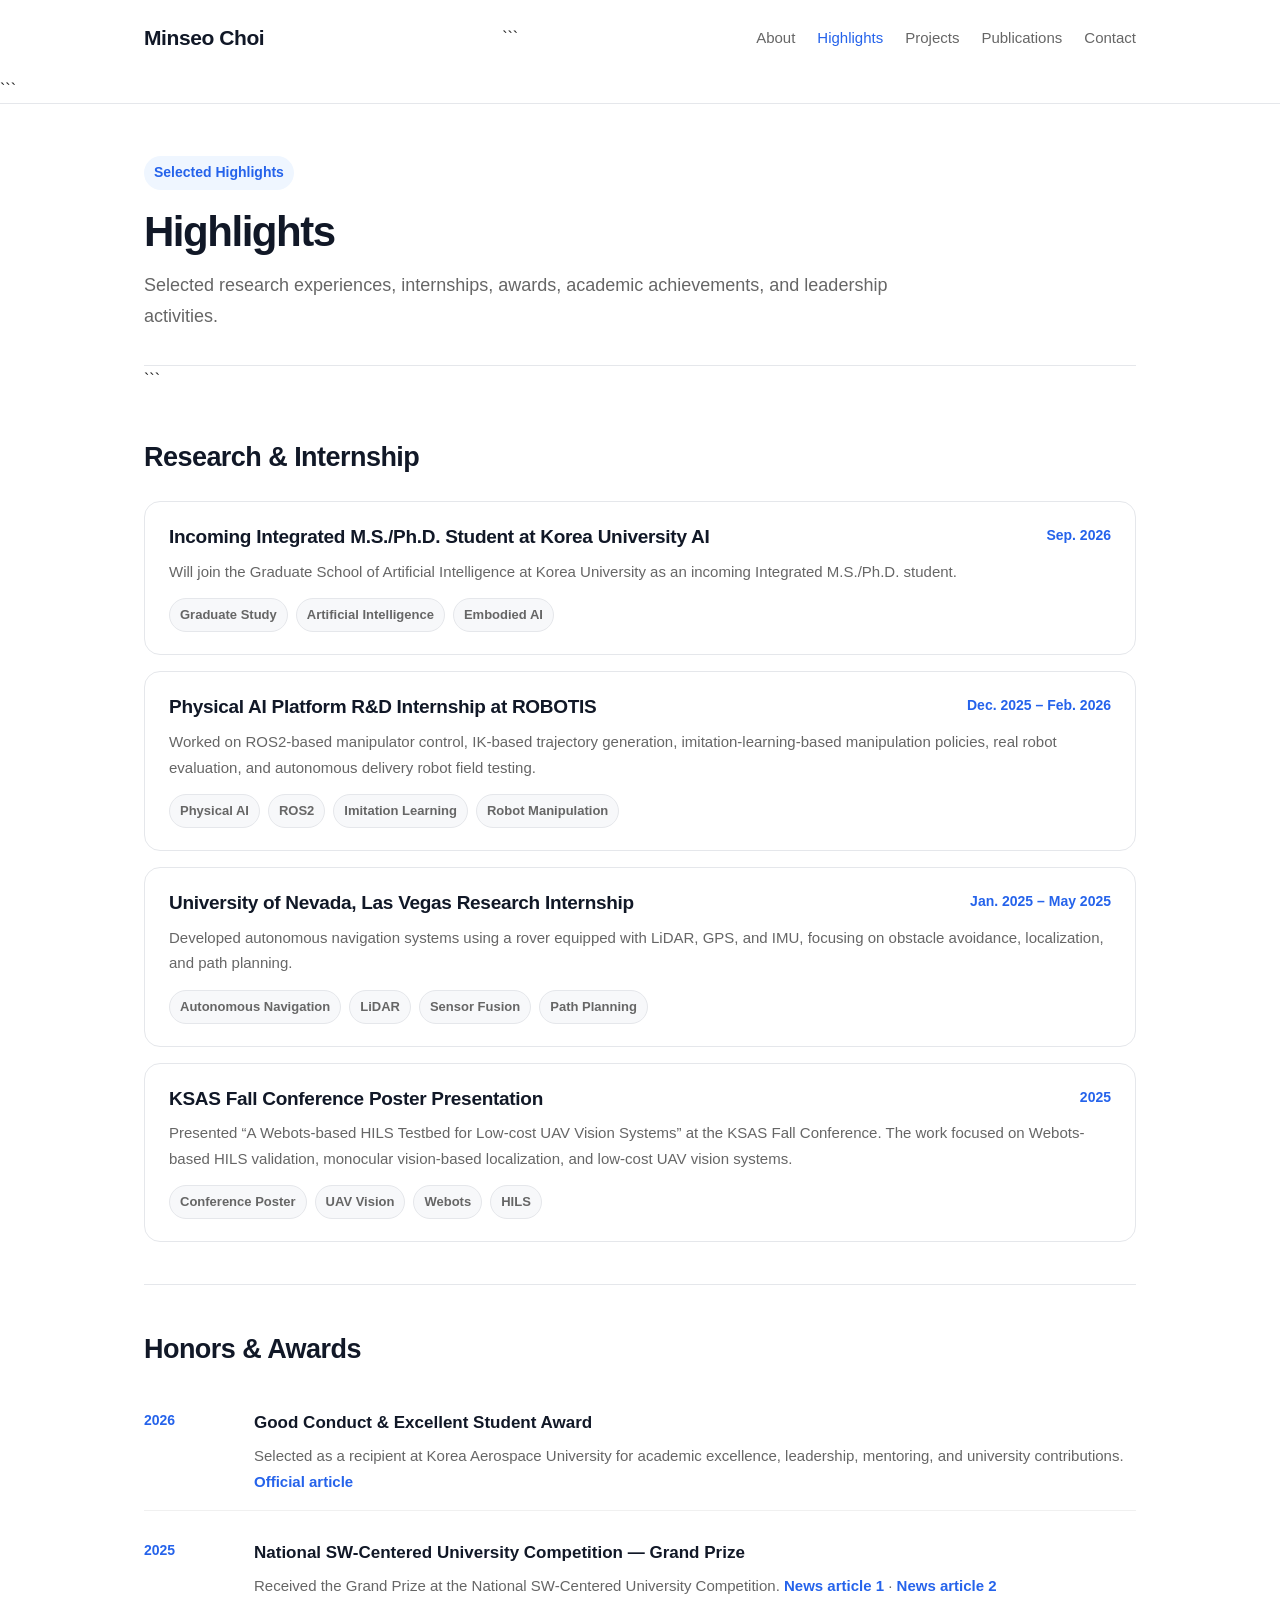
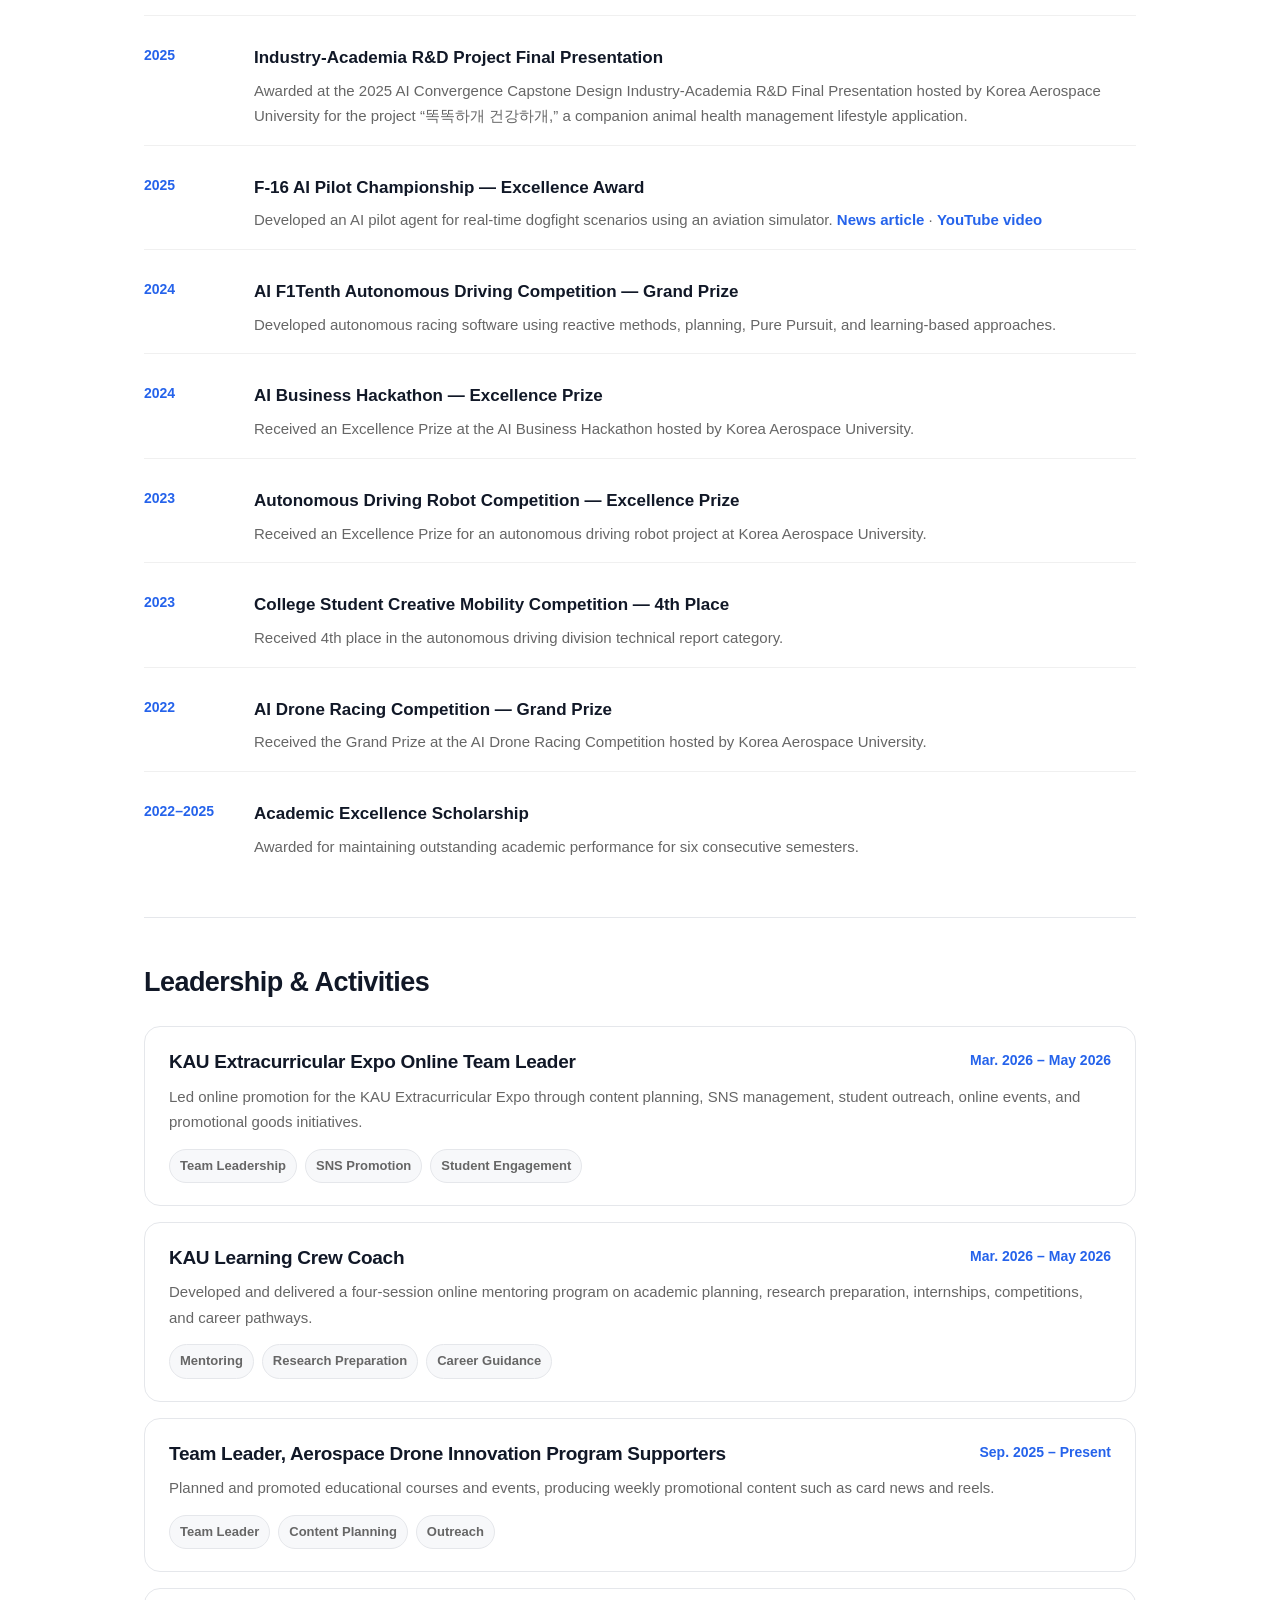
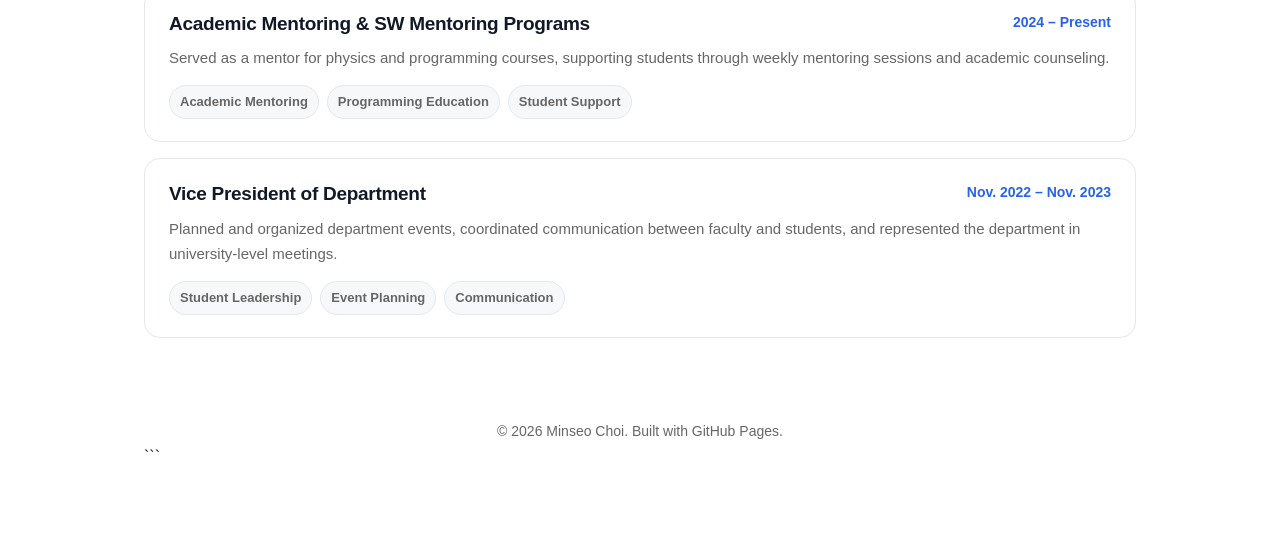
==== commit 1e497cba: "Add 'Contact' link to navigation Added a 'Contact' link to the navigation menu." ====
--- a/highlights.html
+++ b/highlights.html
@@ -278,13 +278,16 @@
     <div class="header-inner">
       <a href="index.html" class="site-name">Minseo Choi</a>
 
+```
   <nav class="nav">
     <a href="index.html">About</a>
     <a class="active" href="highlights.html">Highlights</a>
     <a href="projects.html">Projects</a>
     <a href="publications.html">Publications</a>
+    <a href="index.html#contact">Contact</a>
   </nav>
 </div>
+```
 
   </header>
 
@@ -297,6 +300,7 @@
       </p>
     </section>
 
+```
 <section class="section">
   <h2 class="section-title">Research & Internship</h2>
 
@@ -578,6 +582,7 @@
 <footer>
   © 2026 Minseo Choi. Built with GitHub Pages.
 </footer>
+```
 
   </main>
 </body>
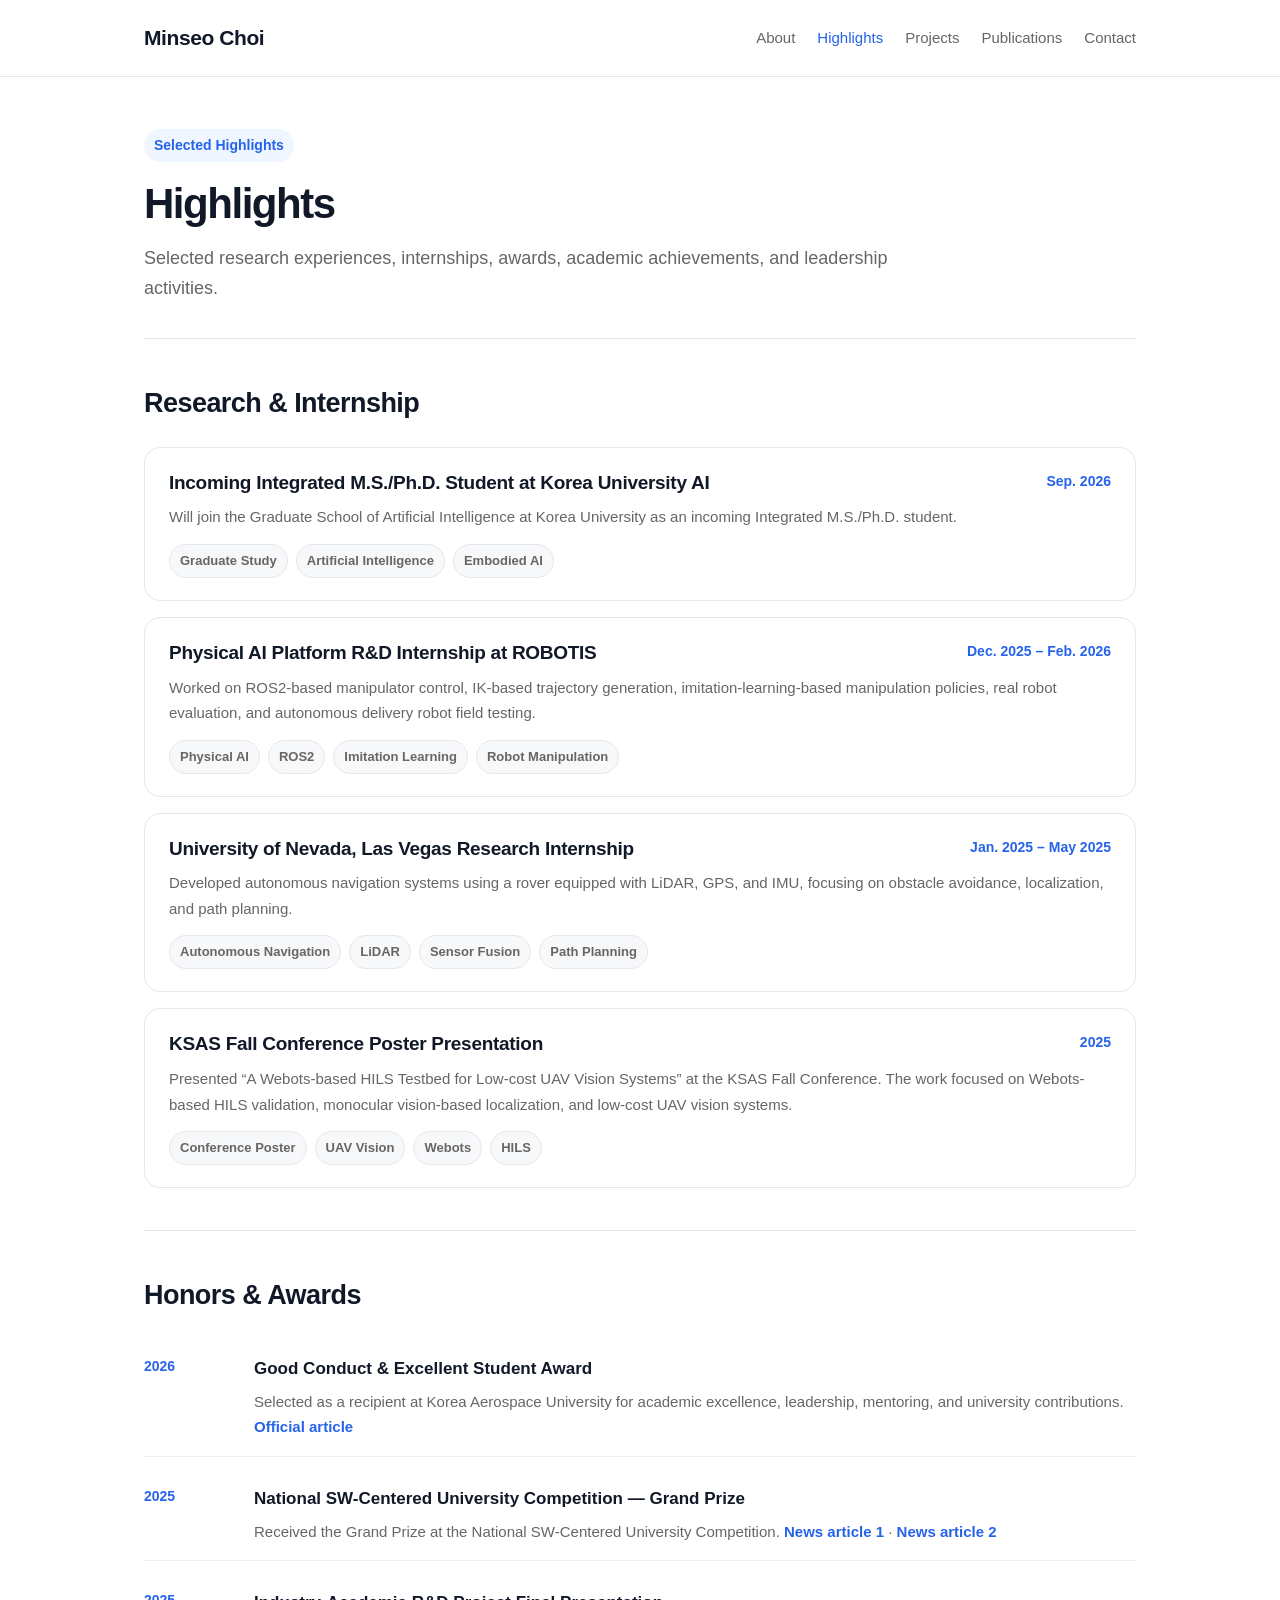
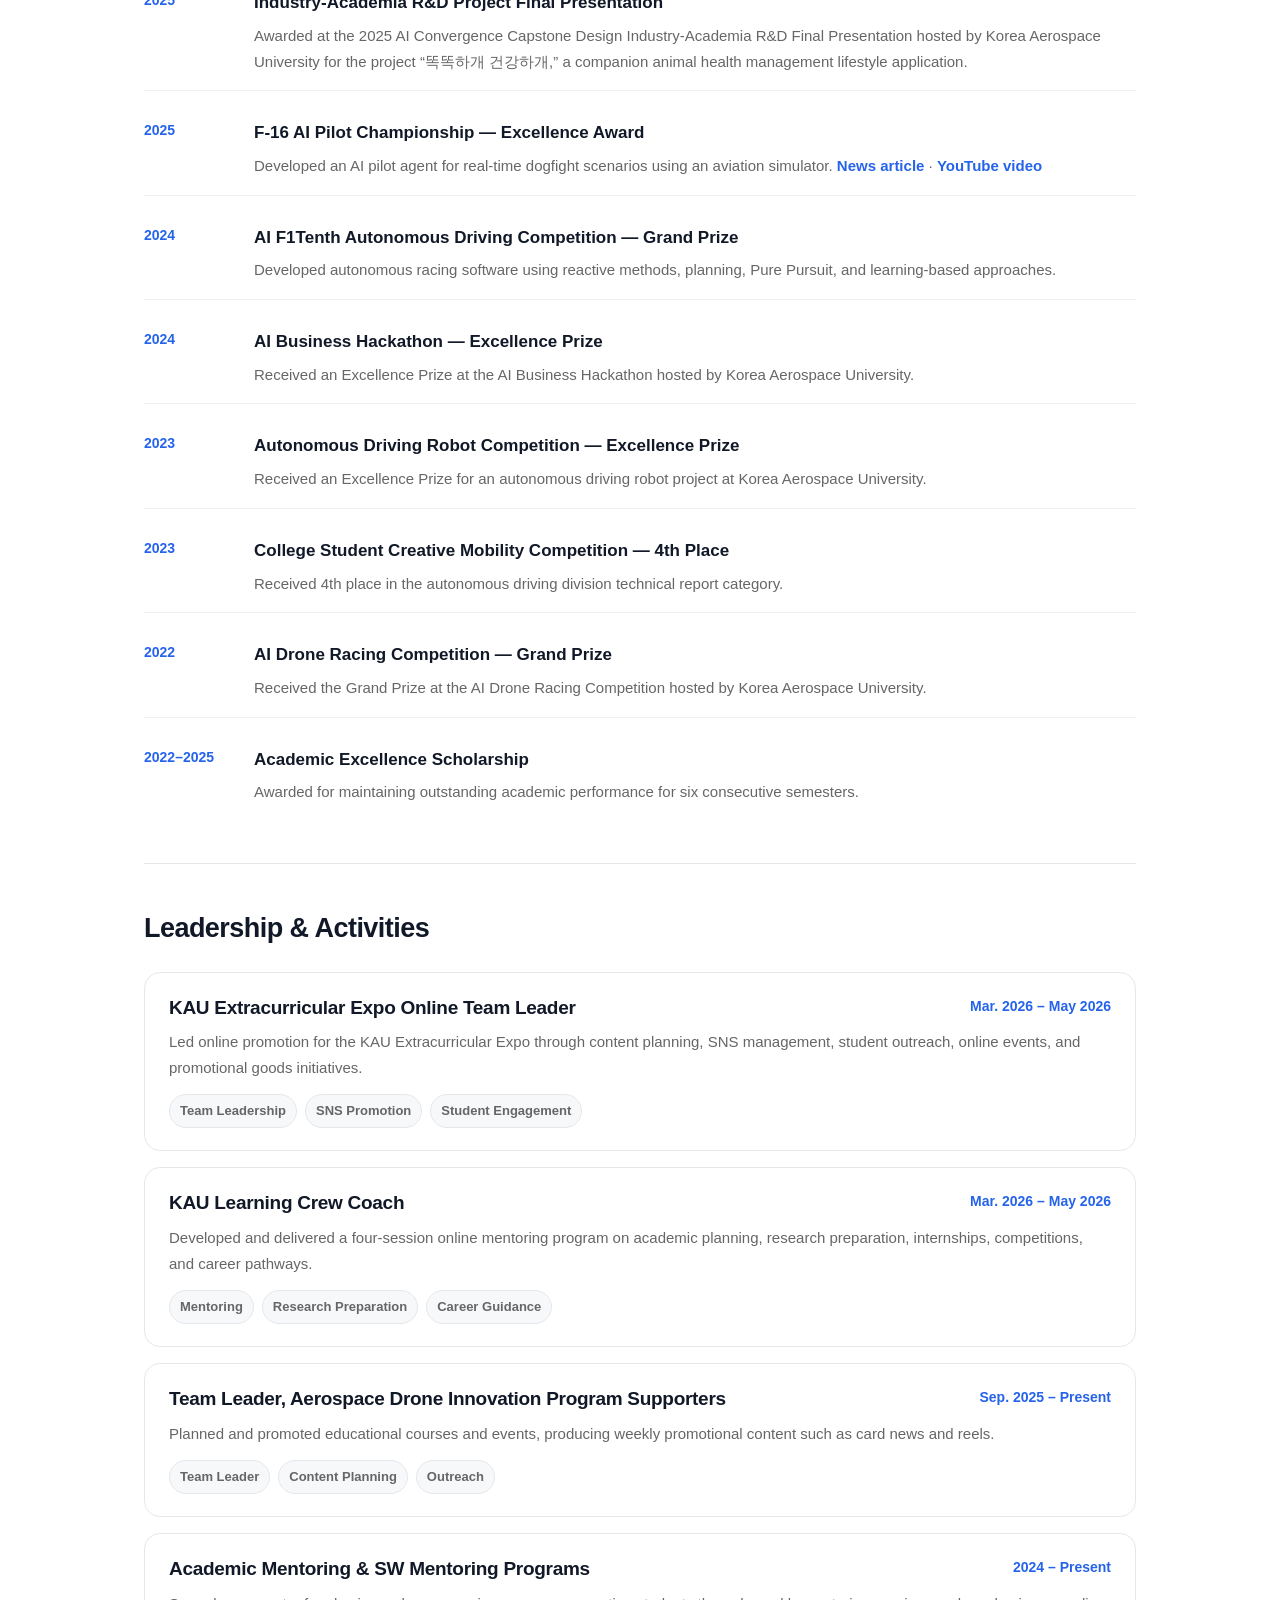
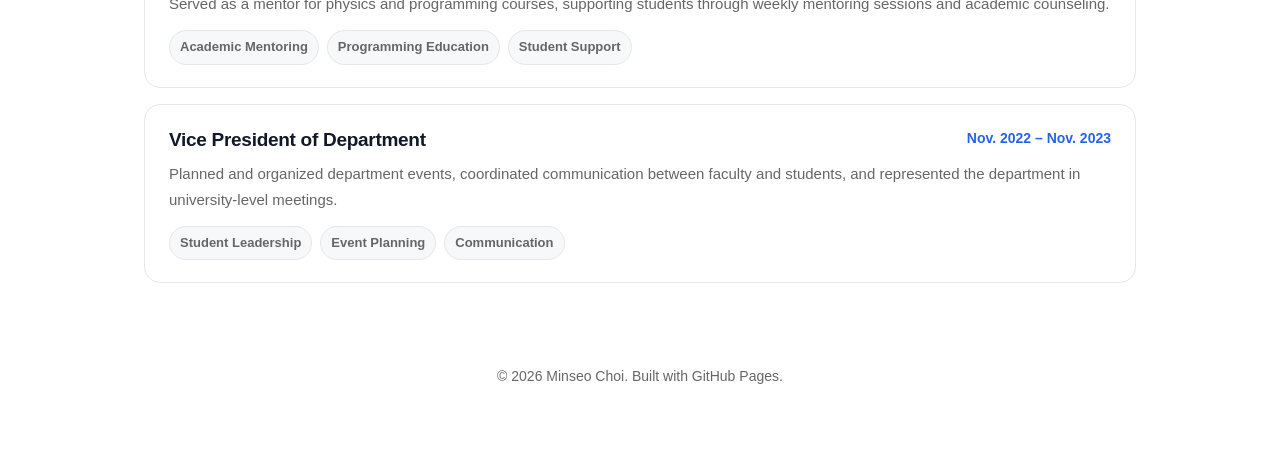
==== commit cb5b24b0: "Remove unnecessary code snippets from highlights.html" ====
--- a/highlights.html
+++ b/highlights.html
@@ -278,7 +278,6 @@
     <div class="header-inner">
       <a href="index.html" class="site-name">Minseo Choi</a>
 
-```
   <nav class="nav">
     <a href="index.html">About</a>
     <a class="active" href="highlights.html">Highlights</a>
@@ -287,7 +286,6 @@
     <a href="index.html#contact">Contact</a>
   </nav>
 </div>
-```
 
   </header>
 
@@ -300,7 +298,6 @@
       </p>
     </section>
 
-```
 <section class="section">
   <h2 class="section-title">Research & Internship</h2>
 
@@ -582,7 +579,6 @@
 <footer>
   © 2026 Minseo Choi. Built with GitHub Pages.
 </footer>
-```
 
   </main>
 </body>
